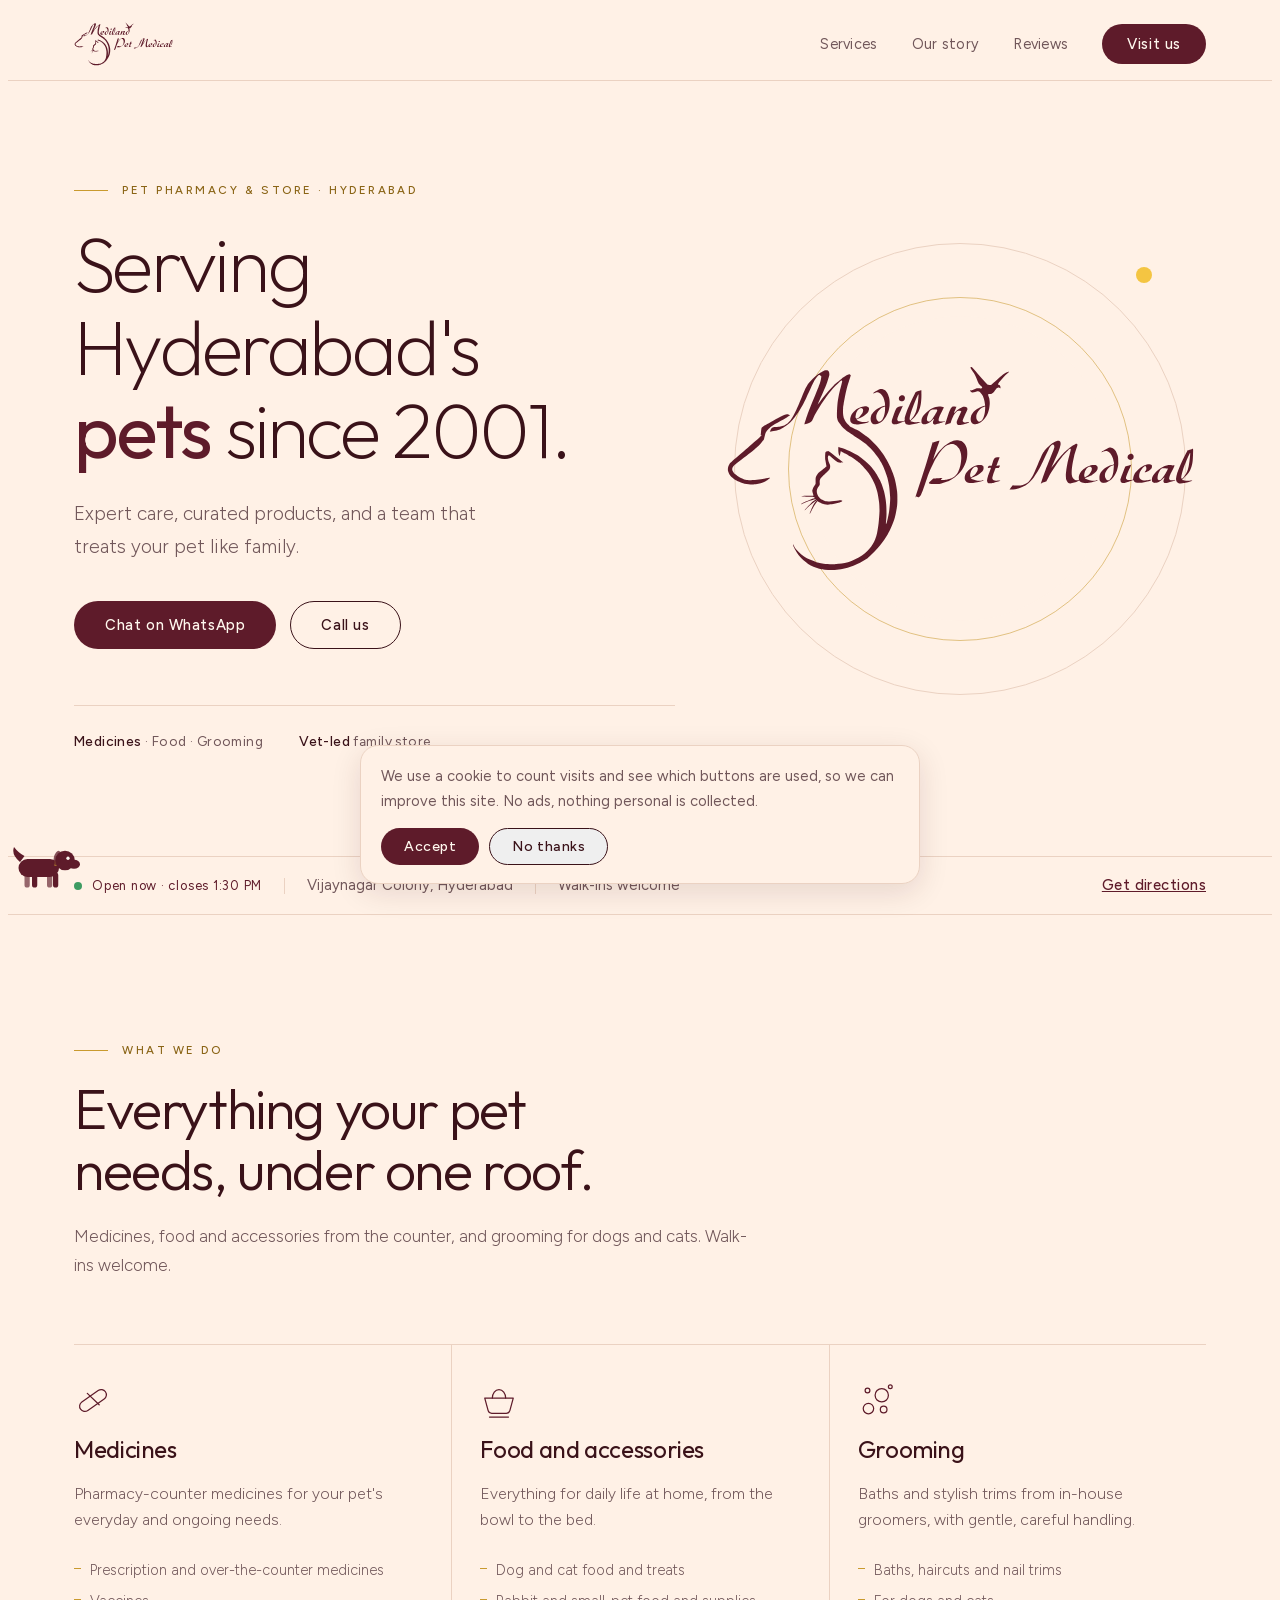
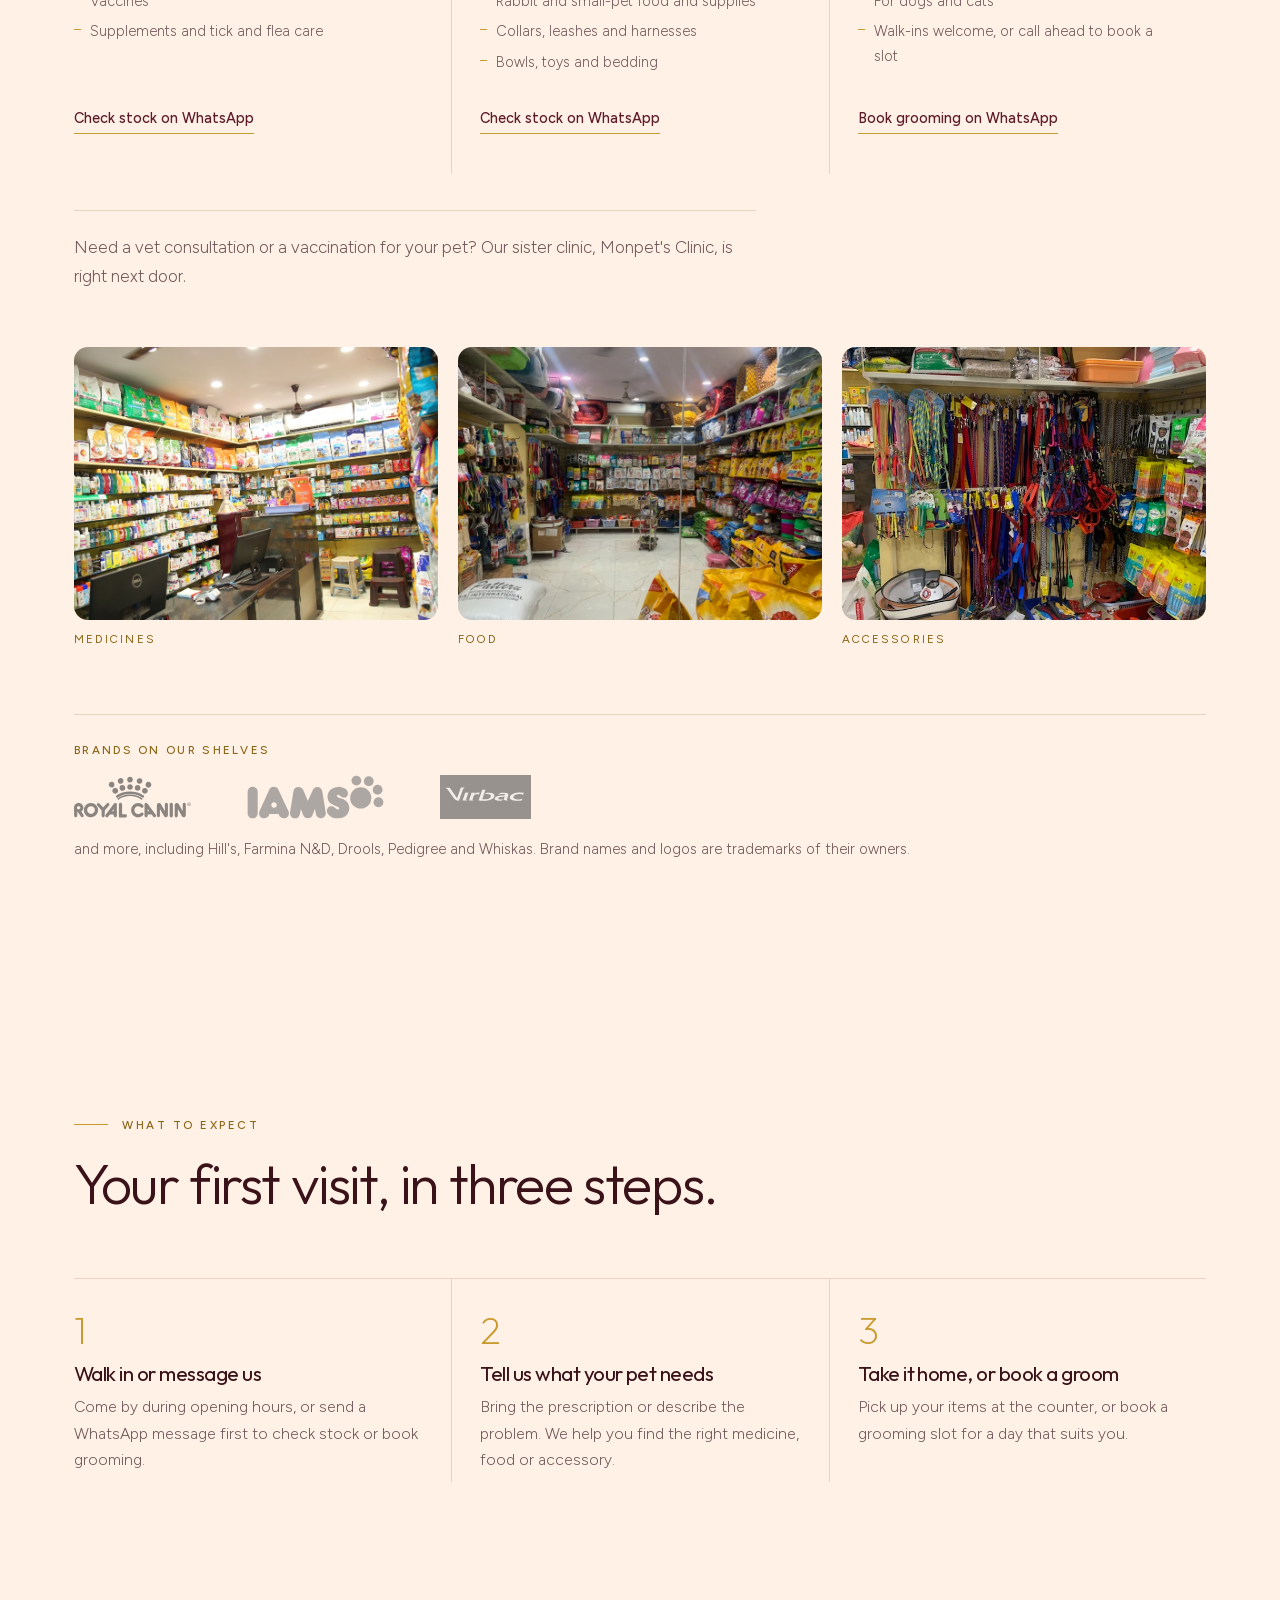
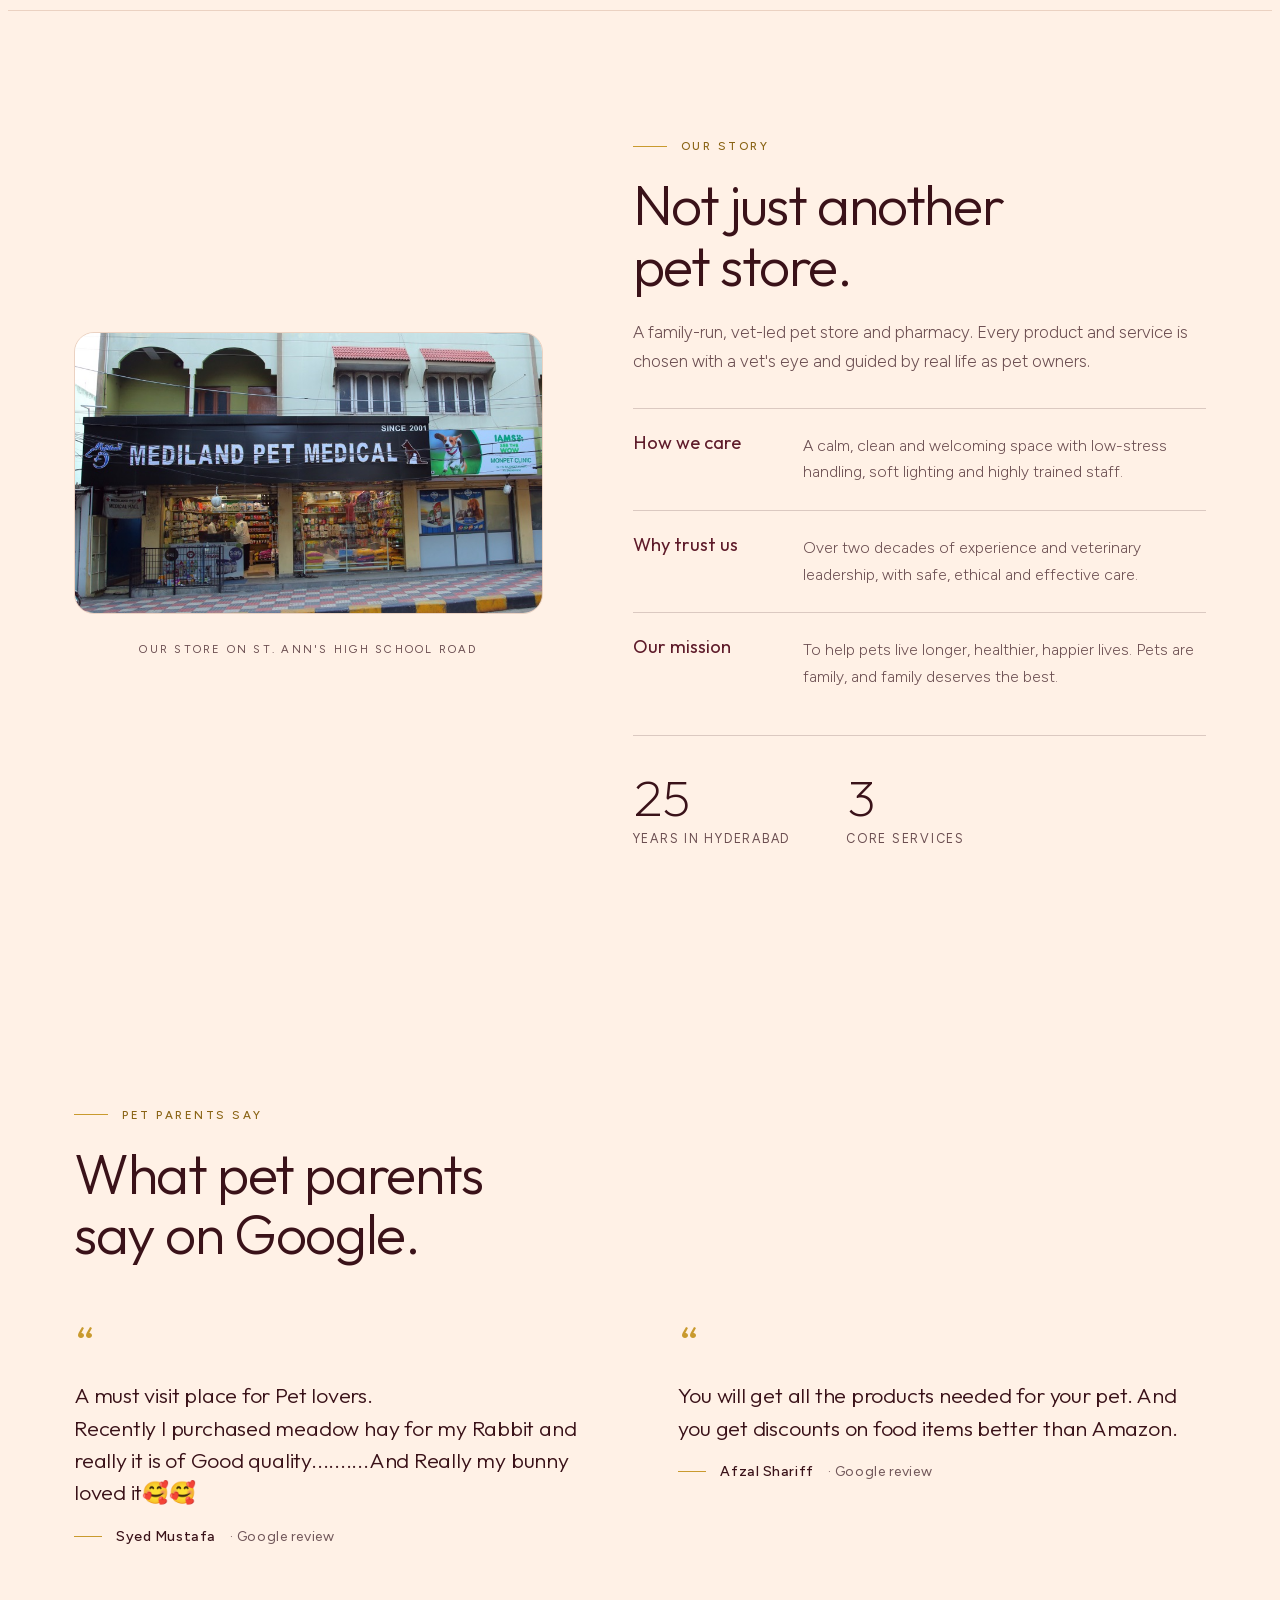
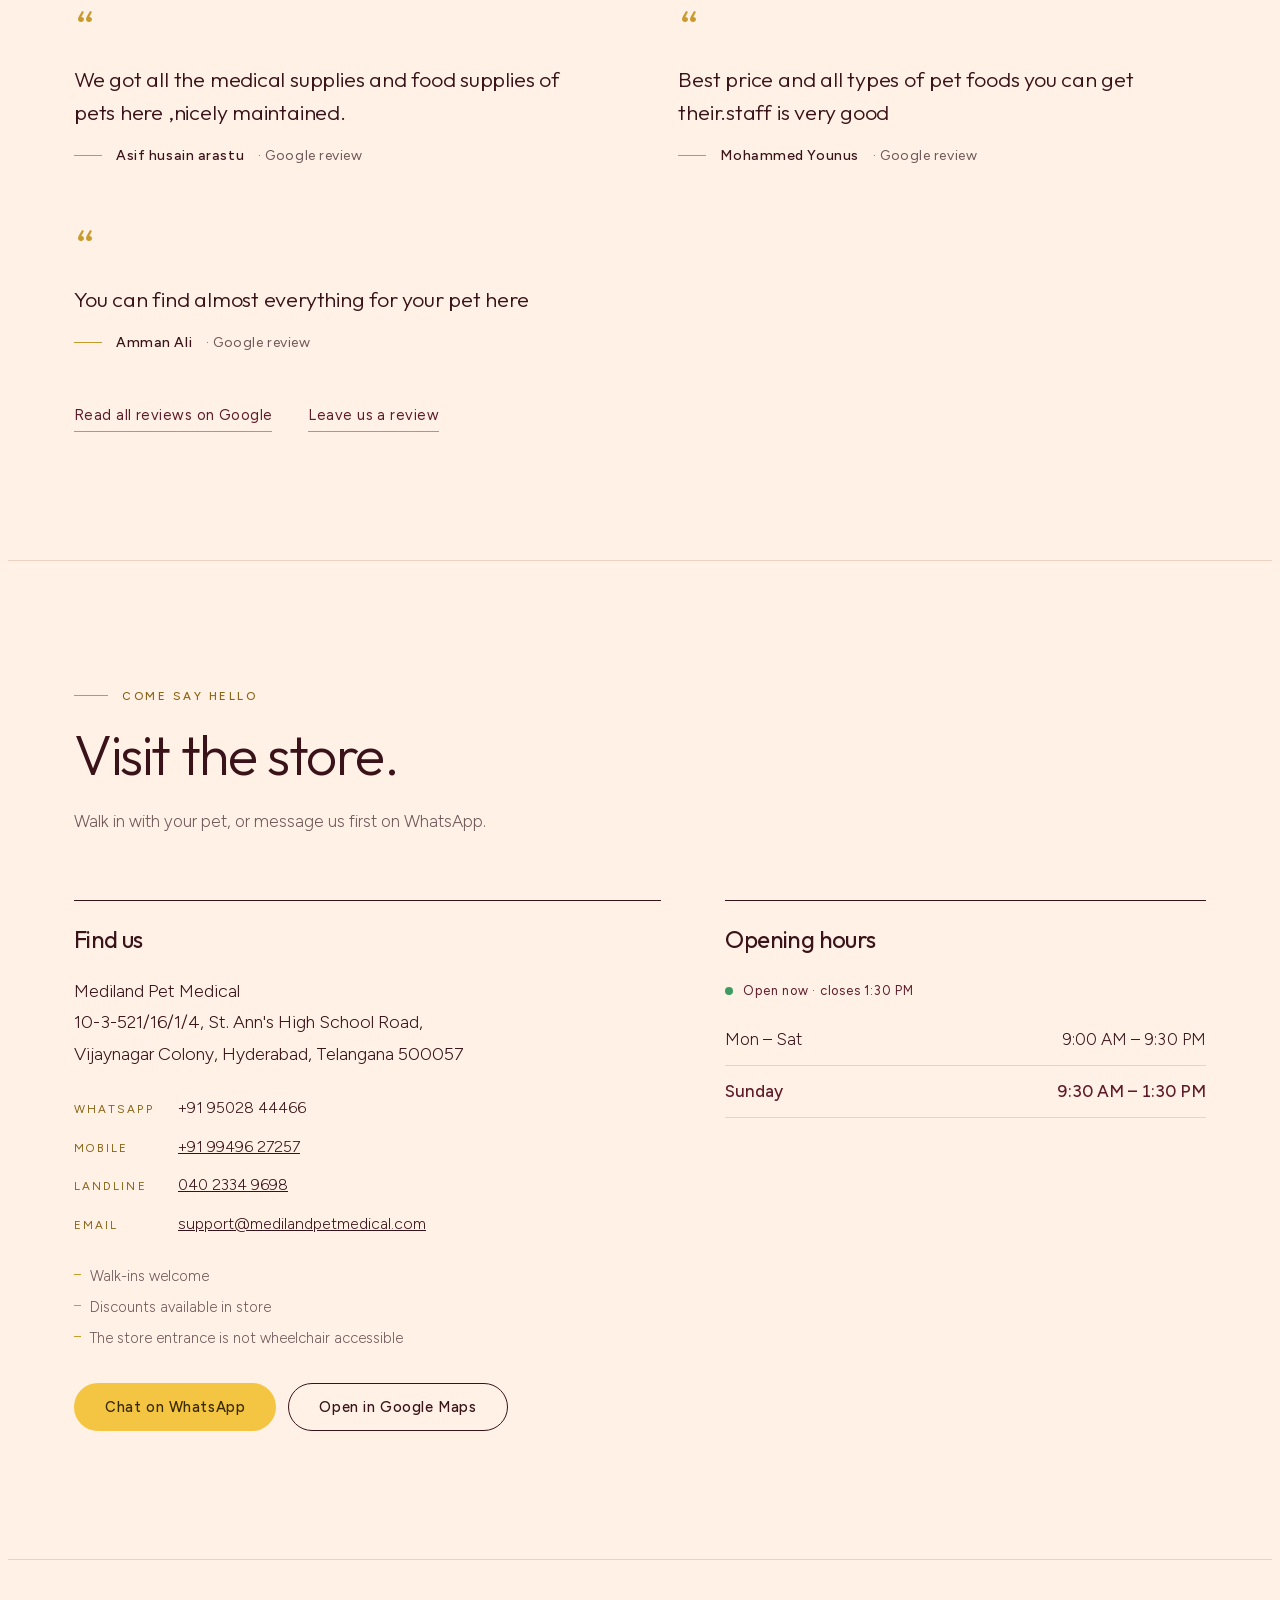
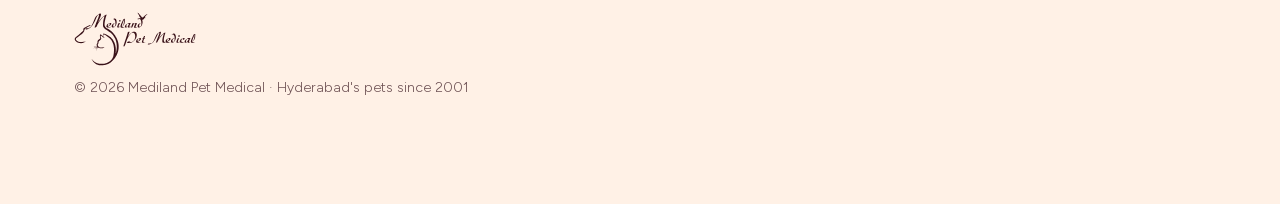
==== index.html @ 10ef97c1 "Publish site 2026-11-10 11:49" ====
<!doctype html>
<html lang="en">
<head>
<meta charset="utf-8">
<meta name="viewport" content="width=device-width,initial-scale=1">
<title>Mediland Pet Medical · Pet pharmacy &amp; store in Hyderabad</title>
<meta name="description" content="Family-run pet pharmacy and store in Vijaynagar Colony, Hyderabad. Medicines, pet food, accessories and grooming since 2001. Message us on WhatsApp.">
<link rel="canonical" href="https://medilandpetmedical.com/">
<meta name="theme-color" content="#FFF1E6">
<meta property="og:type" content="website">
<meta property="og:title" content="Mediland Pet Medical · Serving Hyderabad's pets since 2001">
<meta property="og:description" content="Expert care, curated products, and a team that treats your pet like family. Medicines, food, accessories and grooming in Hyderabad.">
<meta property="og:url" content="https://medilandpetmedical.com/">
<meta property="og:image" content="https://medilandpetmedical.com/og.png">
<meta name="twitter:card" content="summary_large_image">
<link rel="icon" href="favicon.svg" type="image/svg+xml">
<link rel="preload" href="fonts/outfit-latin.woff2" as="font" type="font/woff2" crossorigin>
<link rel="preload" href="fonts/figtree-latin.woff2" as="font" type="font/woff2" crossorigin>
<link rel="stylesheet" href="style.css?v=400c413a">
<script async src="https://www.googletagmanager.com/gtag/js?id=G-LS9PPFHF1Z"></script><script>window.dataLayer=window.dataLayer||[];function gtag(){dataLayer.push(arguments)}gtag("consent","default",{analytics_storage:"denied",ad_storage:"denied",ad_user_data:"denied",ad_personalization:"denied"});gtag("js",new Date());gtag("config","G-LS9PPFHF1Z",{allow_google_signals:false,allow_ad_personalization_signals:false})</script>
<script type="application/ld+json">{"@context": "https://schema.org", "@type": "PetStore", "additionalType": "https://schema.org/Pharmacy", "name": "Mediland Pet Medical", "url": "https://medilandpetmedical.com/", "image": "https://medilandpetmedical.com/og.png", "email": "support@medilandpetmedical.com", "telephone": ["+919949627257", "+914023349698"], "foundingDate": "2001", "address": {"@type": "PostalAddress", "streetAddress": "10-3-521/16/1/4, St. Ann's High School Road", "addressLocality": "Hyderabad", "addressRegion": "Telangana", "postalCode": "500057", "addressCountry": "IN"}, "hasMap": "https://www.google.com/maps/place/Mediland+Pet+Medical/@17.3965964,78.4544517,17z/data=!4m6!3m5!1s0x3bcb976c9d93c9df:0xa3561c15072f9e22", "geo": {"@type": "GeoCoordinates", "latitude": 17.3965964, "longitude": 78.4544517}, "areaServed": "Hyderabad", "openingHoursSpecification": [{"@type": "OpeningHoursSpecification", "dayOfWeek": "Sunday", "opens": "09:30", "closes": "13:30"}, {"@type": "OpeningHoursSpecification", "dayOfWeek": "Monday", "opens": "09:00", "closes": "21:30"}, {"@type": "OpeningHoursSpecification", "dayOfWeek": "Tuesday", "opens": "09:00", "closes": "21:30"}, {"@type": "OpeningHoursSpecification", "dayOfWeek": "Wednesday", "opens": "09:00", "closes": "21:30"}, {"@type": "OpeningHoursSpecification", "dayOfWeek": "Thursday", "opens": "09:00", "closes": "21:30"}, {"@type": "OpeningHoursSpecification", "dayOfWeek": "Friday", "opens": "09:00", "closes": "21:30"}, {"@type": "OpeningHoursSpecification", "dayOfWeek": "Saturday", "opens": "09:00", "closes": "21:30"}], "sameAs": ["https://www.google.com/maps/place/Mediland+Pet+Medical/@17.3965964,78.4544517,17z/data=!4m6!3m5!1s0x3bcb976c9d93c9df:0xa3561c15072f9e22"]}</script>
</head>
<body>
<a class="skip" href="#top">Skip to content</a>
<header class="top">
  <div class="wrap">
    <a class="brand" href="#top" aria-label="Mediland Pet Medical, home"><span class="logo" role="img" aria-label="Mediland Pet Medical"></span></a>
    <nav aria-label="Main">
      <a class="hide-s" href="#services">Services</a>
      <a class="hide-s" href="#story">Our story</a>
      <a class="hide-s" href="#reviews">Reviews</a>
      <a class="btn btn-primary" href="#visit">Visit us</a>
    </nav>
  </div>
</header>

<main id="top">
<div class="hero">
  <div class="wrap">
    <div>
      <span class="eyebrow">Pet pharmacy &amp; store · Hyderabad</span>
      <h1>Serving Hyderabad's <b>pets</b> since 2001.</h1>
      <p class="lede">Expert care, curated products, and a team that treats your pet like family.</p>
      <div class="cta-row">
        <a class="btn btn-wa" href="https://wa.me/919502844466" target="_blank" rel="noopener">Chat on WhatsApp</a>
        <a class="btn btn-line" href="tel:+919949627257">Call us</a>
      </div>
      <div class="hero-facts"><span><b>Medicines</b> · Food · Grooming</span><span><b>Vet-led</b> family store</span></div>
    </div>
    <div class="hero-art" aria-hidden="true">
      <span class="ring"></span><span class="ring r2"></span><span class="disc"></span><span class="sun"></span>
      <span class="logo"></span>
    </div>
  </div>
</div>

<div class="strip" aria-label="Opening hours and location">
  <div class="wrap">
    <div id="openBadge2" class="badge"><i></i><span>Checking hours…</span></div>
    <span class="sep"></span>
    <span>Vijaynagar Colony, Hyderabad</span>
    <span class="sep"></span>
    <span>Walk-ins welcome</span>
    <a class="dir" href="https://www.google.com/maps/search/?api=1&amp;query=Mediland+Pet+Medical+10-3-521%2F16%2F1%2F4%2C+St.+Ann%27s+High+School+Road+Vijaynagar+Colony%2C+Hyderabad%2C+Telangana+500057" target="_blank" rel="noopener">Get directions</a>
  </div>
</div>

<section id="services">
  <div class="wrap">
    <div class="sec-head">
      <span class="eyebrow">What we do</span>
      <h2>Everything your pet needs, under one roof.</h2>
      <p>Medicines, food and accessories from the counter, and grooming for dogs and cats. Walk-ins welcome.</p>
    </div>
    <div class="services">
      <article class="svc">
        <svg viewBox="0 0 40 40" fill="none" stroke="currentColor" stroke-width="1.3" stroke-linecap="round" stroke-linejoin="round" aria-hidden="true"><rect x="4" y="15" width="32" height="11" rx="5.5" transform="rotate(-35 20 20.5)"/><path d="M14 13 l12.5 12"/></svg>
        <h3>Medicines</h3>
        <p>Pharmacy-counter medicines for your pet&#x27;s everyday and ongoing needs.</p>
        <ul class="eg"><li>Prescription and over-the-counter medicines</li><li>Vaccines</li><li>Supplements and tick and flea care</li></ul>
        <a class="svc-cta" href="https://wa.me/919502844466?text=Hi%2C%20can%20you%20check%20if%20you%20have%20this%20in%20stock%3A%20" target="_blank" rel="noopener">Check stock on WhatsApp</a>
      </article>
      <article class="svc">
        <svg viewBox="0 0 40 40" fill="none" stroke="currentColor" stroke-width="1.3" stroke-linecap="round" stroke-linejoin="round" aria-hidden="true"><path d="M5 18h30l-3.5 13a4 4 0 0 1-3.9 3H12.4a4 4 0 0 1-3.9-3z"/><path d="M13 18c0-5 3-9 7-9s7 4 7 9 M10 38h20"/></svg>
        <h3>Food and accessories</h3>
        <p>Everything for daily life at home, from the bowl to the bed.</p>
        <ul class="eg"><li>Dog and cat food and treats</li><li>Rabbit and small-pet food and supplies</li><li>Collars, leashes and harnesses</li><li>Bowls, toys and bedding</li></ul>
        <a class="svc-cta" href="https://wa.me/919502844466?text=Hi%2C%20can%20you%20check%20if%20you%20have%20this%20in%20stock%3A%20" target="_blank" rel="noopener">Check stock on WhatsApp</a>
      </article>
      <article class="svc">
        <svg viewBox="0 0 40 40" fill="none" stroke="currentColor" stroke-width="1.3" stroke-linecap="round" stroke-linejoin="round" aria-hidden="true"><circle cx="11" cy="29" r="5.5"/><circle cx="27" cy="30" r="3.5"/><circle cx="25" cy="15" r="7"/><circle cx="10" cy="10" r="2.5"/><circle cx="34" cy="6" r="2"/></svg>
        <h3>Grooming</h3>
        <p>Baths and stylish trims from in-house groomers, with gentle, careful handling.</p>
        <ul class="eg"><li>Baths, haircuts and nail trims</li><li>For dogs and cats</li><li>Walk-ins welcome, or call ahead to book a slot</li></ul>
        <a class="svc-cta" href="https://wa.me/919502844466?text=Hi%2C%20I%27d%20like%20to%20book%20grooming%20for%20my%20pet." target="_blank" rel="noopener">Book grooming on WhatsApp</a>
      </article>
    </div>
    <p class="clinic-note">Need a vet consultation or a vaccination for your pet? Our sister clinic, Monpet&#x27;s Clinic, is right next door.</p>
    <div class="strip-photos">
      <figure><img src="img/counter-01-1000.jpg" width="1000" height="600" alt="Inside the store: the billing counter surrounded by shelves of pet medicines and supplies." decoding="async"><figcaption>Medicines</figcaption></figure>
      <figure><img src="img/interior-01-800.jpg" width="800" height="600" alt="Store aisle lined with pet food, accessories and supplies." decoding="async"><figcaption>Food</figcaption></figure>
      <figure><img src="img/accessories-01-640.jpg" width="640" height="480" alt="Wall of colourful collars, leashes and harnesses, with treats on the side." decoding="async"><figcaption>Accessories</figcaption></figure>
    </div>
    <div class="brands"><span class="brands-h">Brands on our shelves</span><ul><li><img src="img/brands/royal-canin.svg" alt="Royal Canin" height="44" decoding="async"></li><li><img src="img/brands/iams.svg" alt="IAMS" height="44" decoding="async"></li><li><img src="img/brands/virbac.svg" alt="Virbac" height="44" decoding="async"></li></ul><span class="brands-note">and more, including Hill&#x27;s, Farmina N&amp;D, Drools, Pedigree and Whiskas. Brand names and logos are trademarks of their owners.</span></div>
  </div>
</section>

<section id="visit-steps" class="steps">
  <div class="wrap">
    <div class="sec-head">
      <span class="eyebrow">What to expect</span>
      <h2>Your first visit, in three steps.</h2>
    </div>
    <ol class="step-list">
        <li><h3>Walk in or message us</h3><p>Come by during opening hours, or send a WhatsApp message first to check stock or book grooming.</p></li>
        <li><h3>Tell us what your pet needs</h3><p>Bring the prescription or describe the problem. We help you find the right medicine, food or accessory.</p></li>
        <li><h3>Take it home, or book a groom</h3><p>Pick up your items at the counter, or book a grooming slot for a day that suits you.</p></li>
    </ol>
  </div>
</section>

<section id="story" class="story">
  <div class="wrap story-grid">
    <div class="shop-art">
      <img src="img/storefront-01-800.jpg" srcset="img/storefront-01-800.jpg 800w, img/storefront-01-1600.jpg 1600w" sizes="(max-width: 900px) 92vw, 520px" width="1600" height="960" alt="Mediland Pet Medical shopfront on St. Ann&#x27;s High School Road, with the &#x27;Since 2001&#x27; sign above shelves of pet food." decoding="async">
      <span class="tag">Our store on St. Ann's High School Road</span>
    </div>
    <div>
      <div class="sec-head" style="margin-bottom:32px">
        <span class="eyebrow">Our story</span>
        <h2>Not just another pet store.</h2>
        <p>A family-run, vet-led pet store and pharmacy. Every product and service is chosen with a vet's eye and guided by real life as pet owners.</p>
      </div>
      <div class="pillars">
        <div class="pillar"><h3>How we care</h3><p>A calm, clean and welcoming space with low-stress handling, soft lighting and highly trained staff.</p></div>
        <div class="pillar"><h3>Why trust us</h3><p>Over two decades of experience and veterinary leadership, with safe, ethical and effective care.</p></div>
        <div class="pillar"><h3>Our mission</h3><p>To help pets live longer, healthier, happier lives. Pets are family, and family deserves the best.</p></div>
      </div>
      
      <div class="stats" style="margin-top:20px">
        <div class="stat"><b data-years>25</b><span>Years in Hyderabad</span></div>
        <div class="stat"><b>3</b><span>Core services</span></div>
      </div>
    </div>
  </div>
</section>

<section id="reviews">
  <div class="wrap">
    <div class="sec-head">
      <span class="eyebrow">Pet parents say</span>
      <h2>What pet parents say on Google.</h2>
    </div>
    <div class="reviews">
      <figure class="quote"><span class="mark" aria-hidden="true">“</span>
        <p>A must visit place for Pet lovers.<br>Recently I purchased meadow hay for my Rabbit and really it is of Good quality..........And Really my bunny loved it🥰🥰</p>
        <footer><b>Syed Mustafa</b> · Google review</footer>
      </figure>
      <figure class="quote"><span class="mark" aria-hidden="true">“</span>
        <p>You will get all the products needed for your pet. And you get discounts on food items better than Amazon.</p>
        <footer><b>Afzal Shariff</b> · Google review</footer>
      </figure>
      <figure class="quote"><span class="mark" aria-hidden="true">“</span>
        <p>We got all the medical supplies and food supplies of pets here ,nicely maintained.</p>
        <footer><b>Asif husain arastu</b> · Google review</footer>
      </figure>
      <figure class="quote"><span class="mark" aria-hidden="true">“</span>
        <p>Best price and all types of pet foods you can get their.staff is very good</p>
        <footer><b>Mohammed Younus</b> · Google review</footer>
      </figure>
      <figure class="quote"><span class="mark" aria-hidden="true">“</span>
        <p>You can find almost everything for your pet here</p>
        <footer><b>Amman Ali</b> · Google review</footer>
      </figure>
    </div>
    <p class="more-reviews"><a href="https://www.google.com/maps/place/Mediland+Pet+Medical/@17.3965964,78.4544517,17z/data=!4m6!3m5!1s0x3bcb976c9d93c9df:0xa3561c15072f9e22" target="_blank" rel="noopener">Read all reviews on Google</a><a href="https://g.page/r/CSKeLwcVHFajEAI/review" target="_blank" rel="noopener">Leave us a review</a></p>
  </div>
</section>

<section id="visit" class="visit">
  <div class="wrap">
    <div class="sec-head">
      <span class="eyebrow">Come say hello</span>
      <h2>Visit the store.</h2>
      <p>Walk in with your pet, or message us first on WhatsApp.</p>
    </div>
    <div class="visit-grid">
      <div class="panel">
        <h3>Find us</h3>
        <address class="addr">Mediland Pet Medical<br>10-3-521/16/1/4, St. Ann&#x27;s High School Road,<br>Vijaynagar Colony, Hyderabad, Telangana 500057</address>
        <dl class="contact-list">
          <div><dt>WhatsApp</dt><dd>+91 95028 44466</dd></div>
          <div><dt>Mobile</dt><dd><a href="tel:+919949627257">+91 99496 27257</a></dd></div><div><dt>Landline</dt><dd><a href="tel:+914023349698">040 2334 9698</a></dd></div>
          <div><dt>Email</dt><dd><a href="mailto:support@medilandpetmedical.com">support@medilandpetmedical.com</a></dd></div>
        </dl>
        <ul class="good"><li>Walk-ins welcome</li><li>Discounts available in store</li><li>The store entrance is not wheelchair accessible</li></ul>
        <div class="btns">
          <a class="btn btn-gold" href="https://wa.me/919502844466" target="_blank" rel="noopener">Chat on WhatsApp</a>
          <a class="btn btn-line" href="https://www.google.com/maps/search/?api=1&amp;query=Mediland+Pet+Medical+10-3-521%2F16%2F1%2F4%2C+St.+Ann%27s+High+School+Road+Vijaynagar+Colony%2C+Hyderabad%2C+Telangana+500057" target="_blank" rel="noopener">Open in Google Maps</a>
        </div>
      </div>
      <div class="panel">
        <h3>Opening hours</h3>
        <div id="openBadge" class="badge"><i></i><span>Checking hours…</span></div>
        <ul class="hours" id="hours"><li><span>Mon – Sat</span><span>9:00 AM – 9:30 PM</span></li><li><span>Sunday</span><span>9:30 AM – 1:30 PM</span></li></ul>
      </div>
    </div>
  </div>
</section>
</main>

<footer class="site">
  <div class="wrap">
    <div>
      <span class="logo" role="img" aria-label="Mediland Pet Medical"></span>
      <small>© <span id="yr">2026</span> Mediland Pet Medical · Hyderabad's pets since 2001</small>
    </div>
    
  </div>
</footer>

<div class="mbar" role="navigation" aria-label="Quick contact">
  <a class="act wa" href="https://wa.me/919502844466" target="_blank" rel="noopener">WhatsApp</a>
  <a class="act" href="tel:+919949627257">Call</a>
  <a class="act" href="https://www.google.com/maps/search/?api=1&amp;query=Mediland+Pet+Medical+10-3-521%2F16%2F1%2F4%2C+St.+Ann%27s+High+School+Road+Vijaynagar+Colony%2C+Hyderabad%2C+Telangana+500057" target="_blank" rel="noopener">Directions</a>
</div>

<div id="walker" aria-hidden="true">
  <svg viewBox="0 0 96 64" fill="currentColor">
    <path class="tail" d="M16 24 q-12 -10 -8 -20 q6 8 14 12 z"/>
    <rect class="leg l2" x="22" y="38" width="7" height="20" rx="3.5" opacity=".65"/>
    <rect class="leg l4" x="52" y="38" width="7" height="20" rx="3.5" opacity=".65"/>
    <rect x="14" y="20" width="54" height="24" rx="12"/>
    <rect class="leg l1" x="32" y="38" width="7" height="20" rx="3.5"/>
    <rect class="leg l3" x="60" y="38" width="7" height="20" rx="3.5"/>
    <path d="M62 22 h10 v7 h-10z" fill="#C99A2E"/>
    <circle cx="76" cy="22" r="13"/>
    <ellipse cx="66" cy="19" rx="5" ry="10" transform="rotate(12 66 19)" opacity=".75"/>
    <ellipse cx="88" cy="27" rx="8" ry="6"/>
    <circle cx="80" cy="19" r="2.2" fill="#FBF7F1"/>
  </svg>
</div>

<script type="application/json" id="site-data">{"since": 2001, "timezone": "Asia/Kolkata", "hours": {"_help": "Keys 0=Sunday ... 6=Saturday. [\"open\", \"close\"] in 24h HH:MM, e.g. [\"09:00\", \"21:30\"], or null for 'Call to confirm'.", "0": ["09:30", "13:30"], "1": ["09:00", "21:30"], "2": ["09:00", "21:30"], "3": ["09:00", "21:30"], "4": ["09:00", "21:30"], "5": ["09:00", "21:30"], "6": ["09:00", "21:30"]}, "analytics": "ga4"}</script>
<script src="main.js?v=76bef97c" defer></script>
</body>
</html>
---- style.css ----
/* Mediland Pet Medical: tokens and layout. Edit colours in :root only. */
/* Self-hosted variable fonts (latin subset), downloaded from Google Fonts, SIL Open Font License */
@font-face{font-family:"Outfit";font-style:normal;font-weight:200 500;font-display:swap;src:url(fonts/outfit-latin.woff2) format("woff2")}
@font-face{font-family:"Figtree";font-style:normal;font-weight:300 600;font-display:swap;src:url(fonts/figtree-latin.woff2) format("woff2")}
:root{
  --bg:#FFF1E6; --soft:#FFF1E6; --surface:#FFF1E6; --ink:#3A1219; --muted:#71575A; --line:#EBD2C2;
  --maroon:#5E1B2A; --maroon-ink:#FFF8EE;
  --gold:#C99A2E; --gold-text:#8A6415; --canary:#F4C542;
  --band:#FFF1E6; --band-ink:#3A1219; --band-muted:#6B4E51;
  --font-display:"Outfit","Avenir Next","Helvetica Neue",system-ui,sans-serif;
  --font-body:"Figtree",system-ui,-apple-system,"Segoe UI",sans-serif;
}

*{box-sizing:border-box}
html{scroll-behavior:smooth;scroll-padding-top:80px}
body{background:var(--bg);color:var(--ink);font-family:var(--font-body);font-weight:400;font-size:17px;line-height:1.7;overflow-x:hidden}
@media (hover:hover) and (pointer:fine){
  body{cursor:url("data:image/svg+xml,%3Csvg xmlns='http://www.w3.org/2000/svg' width='30' height='30' viewBox='0 0 32 32'%3E%3Cg fill='%235E1B2A' stroke='%23FFF8EE' stroke-width='1.4'%3E%3Cellipse cx='16' cy='21' rx='8' ry='6.5'/%3E%3Cellipse cx='6.5' cy='13' rx='3' ry='4' transform='rotate(-20 6.5 13)'/%3E%3Cellipse cx='12.5' cy='7.5' rx='3' ry='4.2'/%3E%3Cellipse cx='19.5' cy='7.5' rx='3' ry='4.2'/%3E%3Cellipse cx='25.5' cy='13' rx='3' ry='4' transform='rotate(20 25.5 13)'/%3E%3C/g%3E%3C/svg%3E") 15 15,auto}
  a,button{cursor:pointer}
}
h1,h2,h3{font-family:var(--font-display);font-weight:300;line-height:1.08;letter-spacing:-.025em;text-wrap:balance;margin:0}
p{margin:0}
a{color:inherit}
:focus-visible{outline:2px solid var(--gold);outline-offset:4px;border-radius:4px}
.wrap{width:100%;max-width:1180px;margin-inline:auto;padding-inline:24px}
.eyebrow{font:500 .72rem var(--font-body);letter-spacing:.22em;text-transform:uppercase;color:var(--gold-text);display:flex;align-items:center;gap:14px}
.eyebrow::before{content:"";width:34px;height:1px;background:var(--gold)}
.logo{display:block;background:currentColor;aspect-ratio:979/434;-webkit-mask:url(logo.svg) center/contain no-repeat;mask:url(logo.svg) center/contain no-repeat}
.skip{position:absolute;left:-999px;top:8px;background:var(--maroon);color:var(--maroon-ink);padding:10px 18px;border-radius:99px;z-index:50}
.skip:focus{left:8px}

/* header */
header.top{position:sticky;top:env(safe-area-inset-top,0px);z-index:20;background:color-mix(in srgb,var(--bg) 90%,transparent);
  backdrop-filter:blur(12px);border-bottom:1px solid var(--line)}
header.top .wrap{display:flex;align-items:center;justify-content:space-between;gap:16px;height:72px}
.brand{color:var(--maroon);text-decoration:none;display:flex}
.brand .logo{height:44px}
nav{display:flex;align-items:center;gap:34px;font-size:.9rem;font-weight:400;letter-spacing:.02em}
nav a{text-decoration:none;color:var(--muted);transition:color .2s}
nav a:hover{color:var(--ink)}
.btn{display:inline-flex;align-items:center;justify-content:center;gap:8px;font:500 .92rem var(--font-body);letter-spacing:.04em;
  padding:14px 30px;border-radius:999px;border:1px solid transparent;text-decoration:none;transition:background .25s,color .25s,border-color .25s}
.btn-primary{background:var(--maroon);color:var(--maroon-ink)}
.btn-primary:hover{background:var(--ink);color:var(--bg)}
.btn-line{border-color:var(--ink);color:var(--ink)}
.btn-line:hover{background:var(--ink);color:var(--bg)}
.btn-gold{background:var(--canary);color:#3A2A00}
.btn-gold:hover{filter:brightness(1.06)}
nav .btn{padding:10px 24px}
@media (max-width:760px){nav a.hide-s{display:none}}

/* hero */
.hero{padding-block:clamp(48px,8vw,110px) clamp(56px,8vw,110px);overflow:hidden}
.hero .wrap{display:grid;grid-template-columns:1.1fr .9fr;align-items:center;gap:40px}
.hero h1{font-size:clamp(2.6rem,6vw,4.9rem);font-weight:200;margin-block:26px 26px;letter-spacing:-.035em}
.hero h1 b{font-weight:400;color:var(--maroon)}
.hero p.lede{font-size:clamp(1.02rem,1.6vw,1.2rem);font-weight:300;color:var(--muted);max-width:36ch}
.cta-row{display:flex;flex-wrap:wrap;gap:14px;margin-top:38px}
.hero-art{position:relative;min-width:0;display:grid;place-items:center;aspect-ratio:1/1;max-width:520px;margin-inline:auto;width:100%}
.hero-art .ring{position:absolute;inset:4%;border:1px solid var(--line);border-radius:50%}
.hero-art .ring.r2{inset:15%;border-color:var(--gold);opacity:.55}
.hero-art .disc{position:absolute;width:62%;aspect-ratio:1;border-radius:50%;background:var(--soft)}
.hero-art .logo{position:relative;width:96%;color:var(--maroon)}
.hero-art .sun{position:absolute;top:9%;right:11%;width:16px;height:16px;border-radius:50%;background:var(--canary)}
.hero-facts{display:flex;flex-wrap:wrap;gap:8px 36px;margin-top:56px;padding-top:24px;border-top:1px solid var(--line);font-size:.86rem;color:var(--muted);letter-spacing:.03em}
.hero-facts b{font-weight:500;color:var(--ink)}
@media (max-width:860px){.hero .wrap{grid-template-columns:1fr}.hero-art{max-width:230px;order:-1}}

section{padding-block:clamp(72px,10vw,132px)}
.sec-head{display:grid;gap:22px;max-width:680px;margin-bottom:64px}
.sec-head h2{font-size:clamp(2.1rem,4.6vw,3.5rem)}
.sec-head p{color:var(--muted);font-weight:300;font-size:1.06rem}

/* services */
.services{display:grid;grid-template-columns:repeat(4,1fr);border-top:1px solid var(--line)}
.svc{padding:36px 28px 40px 0;display:flex;flex-direction:column;gap:18px;min-width:0;position:relative}
.svc + .svc{padding-left:28px;border-left:1px solid var(--line)}
.svc::before{content:"";position:absolute;left:0;top:-1px;height:1px;width:0;background:var(--gold);transition:width .5s}
.svc + .svc::before{left:0}
.svc:hover::before{width:100%}
.svc svg{width:38px;height:38px;color:var(--maroon)}
.svc h3{font-size:1.5rem;font-weight:400;letter-spacing:-.015em}
.svc p{color:var(--muted);font-weight:300;font-size:.98rem}
@media (max-width:980px){
  .services{grid-template-columns:repeat(2,1fr)}
  .svc,.svc + .svc{padding:32px 24px 36px 0;border-left:0;border-bottom:1px solid var(--line)}
  .svc:nth-child(even){padding-left:24px;border-left:1px solid var(--line)}
}
@media (max-width:520px){
  .services{grid-template-columns:1fr}
  .svc,.svc + .svc,.svc:nth-child(even){padding:28px 0;border-left:0}
}

/* story */
.story{background:var(--band);color:var(--band-ink)}
.story .eyebrow{color:var(--gold-text)}
.story .eyebrow::before{background:var(--gold)}
.story .sec-head p{color:var(--band-muted)}
.story-grid{display:grid;grid-template-columns:.9fr 1.1fr;gap:clamp(36px,7vw,96px);align-items:center}
.shop-art{position:relative;min-width:0;border:1px solid color-mix(in srgb,var(--band-ink) 20%,transparent);border-radius:220px 220px 20px 20px;padding:44px 28px 28px}
.shop-art svg{width:100%;height:auto;display:block}
.shop-art .tag{display:block;text-align:center;margin-top:16px;font-size:.7rem;letter-spacing:.2em;text-transform:uppercase;color:var(--band-muted)}
.pillars{display:grid;gap:0}
.pillar{padding:24px 0;border-top:1px solid color-mix(in srgb,var(--band-ink) 18%,transparent);display:grid;grid-template-columns:150px 1fr;gap:20px}
.pillar h3{font-size:1.15rem;font-weight:400;color:var(--maroon);letter-spacing:0}
.pillar p{color:var(--band-muted);font-weight:300;font-size:.98rem}
.stats{display:flex;flex-wrap:wrap;gap:20px 56px;padding-top:36px;border-top:1px solid color-mix(in srgb,var(--band-ink) 18%,transparent)}
.stat b{display:block;font:200 3.2rem/1 var(--font-display);letter-spacing:-.03em;font-variant-numeric:tabular-nums}
.stat span{font-size:.78rem;letter-spacing:.14em;text-transform:uppercase;color:var(--band-muted)}
@media (max-width:900px){.story-grid{grid-template-columns:1fr}.shop-art{max-width:420px;margin-inline:auto;width:100%}}
@media (max-width:520px){.pillar{grid-template-columns:1fr;gap:6px}}

/* reviews */
.reviews{display:grid;grid-template-columns:repeat(2,1fr);gap:clamp(28px,6vw,80px)}
.quote{margin:0;display:flex;flex-direction:column;gap:26px;min-width:0}
.quote .mark{font:200 5rem/.6 var(--font-display);color:var(--gold)}
.quote p{font:300 clamp(1.25rem,2.2vw,1.6rem)/1.5 var(--font-display);letter-spacing:-.01em}
.quote footer{display:flex;align-items:center;gap:14px;font-size:.88rem;letter-spacing:.04em;color:var(--muted)}
.quote footer::before{content:"";width:28px;height:1px;background:var(--gold)}
.quote footer b{font-weight:500;color:var(--ink)}
@media (max-width:760px){.reviews{grid-template-columns:1fr;gap:56px}}

/* visit */
.visit{background:var(--soft)}
.visit-grid{display:grid;grid-template-columns:1.1fr .9fr;gap:clamp(28px,5vw,72px)}
.panel{min-width:0;border-top:1px solid var(--ink);padding-top:26px}
.panel h3{font-size:1.5rem;font-weight:400;margin-bottom:22px}
.addr{font-style:normal;font-weight:300;font-size:1.12rem;line-height:1.75}
.contact-list{display:grid;gap:12px;margin:26px 0 0;font-size:.98rem}
.contact-list div{display:flex;gap:14px;flex-wrap:wrap;align-items:baseline}
.contact-list dt{font-size:.72rem;letter-spacing:.18em;text-transform:uppercase;color:var(--gold-text);min-width:90px}
.contact-list dd{margin:0;min-width:0;overflow-wrap:anywhere;font-weight:300}
.ph{font-size:.66rem;font-weight:600;letter-spacing:.1em;text-transform:uppercase;background:var(--canary);color:#3A2A00;border-radius:99px;padding:2px 10px;margin-left:8px}
.btns{display:flex;flex-wrap:wrap;gap:12px;margin-top:32px}
.hours{list-style:none;margin:0;padding:0}
.hours li{display:flex;justify-content:space-between;gap:12px;padding:11px 0;border-bottom:1px solid var(--line);font-weight:300;font-variant-numeric:tabular-nums}
.hours li.today{font-weight:500;color:var(--maroon)}
.badge{display:inline-flex;align-items:center;gap:10px;font-size:.8rem;letter-spacing:.06em;color:var(--maroon);margin-bottom:12px}
.badge i{width:8px;height:8px;border-radius:50%;background:var(--gold)}
.badge.open i{background:#3E9B62;animation:pulse 2s infinite}
@keyframes pulse{50%{opacity:.3}}
@media (max-width:820px){.visit-grid{grid-template-columns:1fr}}

footer.site{background:var(--band);color:var(--band-ink);padding-block:52px 96px}
footer.site .wrap{display:flex;flex-wrap:wrap;gap:28px 48px;justify-content:space-between;align-items:center}
footer.site .logo{height:54px;color:var(--band-ink)}
footer.site small{display:block;margin-top:10px;color:var(--band-muted);font-weight:300}
.social{display:flex;gap:26px;flex-wrap:wrap;font-size:.86rem;letter-spacing:.08em;text-transform:uppercase}
.social a{text-decoration:none;color:var(--band-ink);padding-bottom:3px;border-bottom:1px solid var(--gold)}

/* walking dog + paw trail */
#walker{display:none;position:fixed;left:0;bottom:calc(8px + env(safe-area-inset-bottom,0px));width:72px;z-index:15;pointer-events:none;will-change:transform;color:var(--maroon)}
#walker svg{width:100%;height:auto;display:block;overflow:visible}
#walker .leg{transform-box:fill-box;transform-origin:50% 8%}
#walker.walking .l1,#walker.walking .l4{animation:step .32s ease-in-out infinite alternate}
#walker.walking .l2,#walker.walking .l3{animation:step .32s ease-in-out infinite alternate-reverse}
#walker .tail{transform-box:fill-box;transform-origin:90% 90%}
#walker.walking .tail{animation:wag .25s ease-in-out infinite alternate}
#walker.walking svg{animation:bob .32s ease-in-out infinite alternate}
@keyframes step{from{transform:rotate(-24deg)}to{transform:rotate(24deg)}}
@keyframes wag{from{transform:rotate(-12deg)}to{transform:rotate(16deg)}}
@keyframes bob{from{transform:translateY(0)}to{transform:translateY(-3px)}}
.trail{position:fixed;width:20px;height:20px;pointer-events:none;z-index:30;opacity:0;
  background:url("data:image/svg+xml,%3Csvg xmlns='http://www.w3.org/2000/svg' viewBox='0 0 32 32'%3E%3Cg fill='%23C99A2E'%3E%3Cellipse cx='16' cy='21' rx='8' ry='6.5'/%3E%3Cellipse cx='6.5' cy='13' rx='3' ry='4' transform='rotate(-20 6.5 13)'/%3E%3Cellipse cx='12.5' cy='7.5' rx='3' ry='4.2'/%3E%3Cellipse cx='19.5' cy='7.5' rx='3' ry='4.2'/%3E%3Cellipse cx='25.5' cy='13' rx='3' ry='4' transform='rotate(20 25.5 13)'/%3E%3C/g%3E%3C/svg%3E") center/contain no-repeat;
  animation:fade 1.1s ease-out forwards}
@keyframes fade{0%{opacity:.6;transform:scale(.7) rotate(var(--r))}20%{opacity:.55;transform:scale(1) rotate(var(--r))}100%{opacity:0;transform:scale(1) rotate(var(--r))}}
@media (prefers-reduced-motion:reduce){
  *,*::before,*::after{animation:none!important;transition:none!important;scroll-behavior:auto!important}
  .trail{display:none}
}
@media (hover:hover) and (pointer:fine) and (prefers-reduced-motion:no-preference){#walker{display:block}}

/* single cream surface: sections divide with hairlines, not colour fills */
.story,.visit{border-top:1px solid var(--line)}
footer.site{border-top:1px solid var(--line)}

/* WhatsApp-first action, practical strip, steps, sticky mobile bar */
.btn-wa{background:var(--maroon);color:var(--maroon-ink)}
.btn-wa:hover{background:var(--ink);color:var(--bg)}
.strip{border-block:1px solid var(--line)}
.strip .wrap{display:flex;flex-wrap:wrap;align-items:center;gap:10px 22px;padding-block:16px;font-size:.92rem;color:var(--muted)}
.strip .badge{margin:0}
.strip .sep{width:1px;height:16px;background:var(--line)}
.strip .dir{margin-left:auto;color:var(--maroon);font-weight:500;letter-spacing:.03em}
@media(max-width:700px){.strip .sep{display:none}.strip .dir{margin-left:0}}
.svc .eg{list-style:none;margin:6px 0 0;padding:0;display:grid;gap:6px;font-size:.9rem;color:var(--muted);font-weight:300}
.svc .eg li{padding-left:16px;position:relative}
.svc .eg li::before{content:"";position:absolute;left:0;top:.72em;width:7px;height:1px;background:var(--gold)}
.services{grid-template-columns:repeat(3,1fr)}
@media(max-width:980px){.services{grid-template-columns:1fr}.svc:nth-child(even){padding-left:0;border-left:0}}
.step-list{list-style:none;margin:0;padding:0;display:grid;grid-template-columns:repeat(3,1fr);border-top:1px solid var(--line)}
.step-list li{padding:32px 28px 8px 0;display:grid;gap:10px;align-content:start;counter-increment:s;min-width:0}
.step-list li + li{padding-left:28px;border-left:1px solid var(--line)}
.step-list h3{font-size:1.3rem;font-weight:400}
.step-list h3::before{content:counter(s);display:block;font:200 2.4rem/1 var(--font-display);color:var(--gold);margin-bottom:12px}
.step-list p{color:var(--muted);font-weight:300;font-size:.98rem}
@media(max-width:820px){.step-list{grid-template-columns:1fr}.step-list li,.step-list li + li{padding:26px 0;border-left:0;border-bottom:1px solid var(--line)}}
.mbar{display:none}
@media(max-width:760px){
  .mbar{position:fixed;inset:auto 0 0 0;z-index:25;display:flex;gap:8px;padding:10px 12px calc(10px + env(safe-area-inset-bottom,0px));background:color-mix(in srgb,var(--bg) 94%,transparent);backdrop-filter:blur(12px);border-top:1px solid var(--line)}
  .mbar .act{flex:1;text-align:center;text-decoration:none;font:500 .9rem var(--font-body);padding:13px 8px;border-radius:999px;border:1px solid var(--ink);color:var(--ink)}
  .mbar .act.wa{background:var(--maroon);border-color:var(--maroon);color:var(--maroon-ink);flex:1.5}
  footer.site{padding-bottom:110px}
}

.clinic-note{margin-top:36px;padding-top:22px;border-top:1px solid var(--line);color:var(--muted);font-weight:300;max-width:62ch}
.good{list-style:none;margin:26px 0 0;padding:0;display:grid;gap:6px;font-size:.92rem;color:var(--muted);font-weight:300}
.good li{padding-left:16px;position:relative}
.good li::before{content:"";position:absolute;left:0;top:.72em;width:7px;height:1px;background:var(--gold)}

.reviews{gap:clamp(36px,5vw,64px) clamp(28px,6vw,80px)}
.quote p{font-size:clamp(1.1rem,1.8vw,1.35rem)}
.quote .mark{font-size:3.6rem}
.quote{gap:16px}
.reviews .quote:last-child:nth-child(odd){grid-column:1/-1;max-width:640px}
.more-reviews{margin-top:48px;font-size:.92rem;letter-spacing:.03em}
.more-reviews a{color:var(--maroon);border-bottom:1px solid var(--gold);text-decoration:none;padding-bottom:3px}

/* photos */
.shop-art{border-radius:20px;padding:0;overflow:visible;border:0;position:relative}
.shop-art img{width:100%;height:auto;display:block;border-radius:20px;border:1px solid var(--line)}
.shop-art::before{content:"";position:absolute;inset:14px -14px -14px 14px;border:1px solid var(--gold);border-radius:20px;z-index:-1;opacity:.6}
.shop-art .tag{margin-top:26px}
.strip-photos{display:grid;grid-template-columns:repeat(3,1fr);gap:20px;margin-top:56px}
.strip-photos figure{margin:0;min-width:0}
.strip-photos img{width:100%;height:auto;aspect-ratio:4/3;object-fit:cover;border-radius:14px;display:block}
.strip-photos figcaption{margin-top:10px;font-size:.72rem;letter-spacing:.18em;text-transform:uppercase;color:var(--gold-text)}
@media(max-width:700px){.strip-photos{grid-template-columns:1fr;gap:28px}}

/* our pets */
.pets-grid{display:grid;grid-template-columns:repeat(4,1fr);gap:36px 28px}
.pet{min-width:0;display:grid;gap:6px;align-content:start}
.pet-img{aspect-ratio:1;border-radius:50% 50% 16px 16px;overflow:hidden;background:var(--soft);border:1px solid var(--line);display:grid;place-items:center;color:var(--gold);margin-bottom:10px}
.pet-img img{width:100%;height:100%;object-fit:cover;display:block}
.pet-ph{width:34%;display:block;opacity:.8}
.pet h3{font-size:1.35rem;font-weight:400}
.pet-meta{font-size:.72rem;letter-spacing:.16em;text-transform:uppercase;color:var(--gold-text)}
.pet p{color:var(--muted);font-weight:300;font-size:.96rem;margin-top:6px}
.memorial{margin-top:72px;padding-top:36px;border-top:1px solid var(--line);display:grid;grid-template-columns:minmax(0,1fr) minmax(0,2fr);gap:32px 56px;align-items:start}
.mem-head h3{font-size:1.5rem;font-weight:300}
.mem-head p{color:var(--muted);font-weight:300;margin-top:10px}
.mem-grid{grid-template-columns:repeat(2,1fr)}
.pet.mem .pet-img{aspect-ratio:4/3;border-radius:16px;filter:grayscale(.35)}
@media(max-width:980px){.pets-grid{grid-template-columns:repeat(2,1fr)}.memorial{grid-template-columns:1fr}}
@media(max-width:520px){.pets-grid,.mem-grid{grid-template-columns:1fr}}

.pets-page{padding-top:clamp(48px,8vw,96px)}
.pets-page h1{font-size:clamp(2.4rem,6vw,4rem);font-weight:200;color:var(--maroon)}
.pets-page .back{margin-top:72px}
.more-link{margin-top:28px;font-size:.95rem}
.more-link a{color:var(--maroon);border-bottom:1px solid var(--gold);text-decoration:none;padding-bottom:3px}

.svc-cta{margin-top:auto;padding-top:14px;font-size:.9rem;font-weight:500;color:var(--maroon);text-decoration:none;border-bottom:1px solid var(--gold);align-self:start;padding-bottom:3px}
.svc-cta:hover{color:var(--ink)}
.shop-art img,.strip-photos img{background:var(--soft)}

/* hero photo card (framed, not full-bleed) */
.hero-photo{position:relative;min-width:0;margin-inline:auto;width:100%;max-width:540px}
.hero-photo::before{content:"";position:absolute;inset:16px -16px -16px 16px;border:1px solid var(--gold);border-radius:22px;opacity:.6}
.hero-photo img{position:relative;width:100%;height:auto;aspect-ratio:5/4;object-fit:cover;object-position:50% 40%;display:block;border-radius:22px;border:1px solid var(--line);background:var(--soft)}
.hero-photo .badge-logo{position:absolute;left:-14px;bottom:-22px;background:var(--bg);border-radius:16px;padding:12px 18px;border:1px solid var(--line)}
.hero-photo .logo{width:150px;color:var(--maroon)}
@media (max-width:860px){.hero-photo{order:-1;max-width:none}.hero-photo img{aspect-ratio:16/10}.hero-photo .badge-logo{left:12px;bottom:-18px}.hero-photo .logo{width:120px}.hero-photo::before{inset:12px -8px -12px 8px}}
/* brands as clean text wordmarks */
.brands{margin-top:64px;padding-top:28px;border-top:1px solid var(--line);display:grid;gap:18px}
.brands-h{font:500 .72rem var(--font-body);letter-spacing:.2em;text-transform:uppercase;color:var(--gold-text)}
.brands ul{list-style:none;margin:0;padding:0;display:flex;flex-wrap:wrap;gap:14px 40px}
.brands li{font:300 clamp(1.15rem,2.2vw,1.55rem) var(--font-display);letter-spacing:.14em;text-transform:uppercase;color:var(--ink);white-space:nowrap}
.brands-note{color:var(--muted);font-weight:300;font-size:.92rem}
.more-reviews{display:flex;flex-wrap:wrap;gap:12px 36px}

/* brand logos: official files, shown in one quiet grey */
.brands ul{align-items:center;gap:22px 56px}
.brands li{display:flex;align-items:center}
.brands li img{height:44px;width:auto;max-width:150px;object-fit:contain;filter:grayscale(1) contrast(.85);opacity:.6;transition:opacity .25s}
.brands li img:hover{opacity:.9}

/* pet photos fill the card and crop to the chosen focus point */
.pet-img{position:relative}
.pet-img img{position:absolute;inset:0;width:100%;height:100%;object-fit:cover}

/* Remembered cards: square-ish so portrait photos keep the whole head and shoulders */
.pet.mem .pet-img{aspect-ratio:1/1}

/* cookie notice */
.cookie{position:fixed;left:16px;right:16px;bottom:16px;z-index:40;max-width:560px;margin-inline:auto;background:var(--surface);border:1px solid var(--line);border-radius:18px;padding:18px 20px;display:grid;gap:14px;box-shadow:0 8px 30px rgba(58,18,25,.12);font-size:.92rem;color:var(--muted)}
.cookie p{margin:0}
.cookie div{display:flex;gap:10px;flex-wrap:wrap}
.cookie .btn{padding:9px 22px;font-size:.88rem}
@media(max-width:760px){.cookie{bottom:78px}}
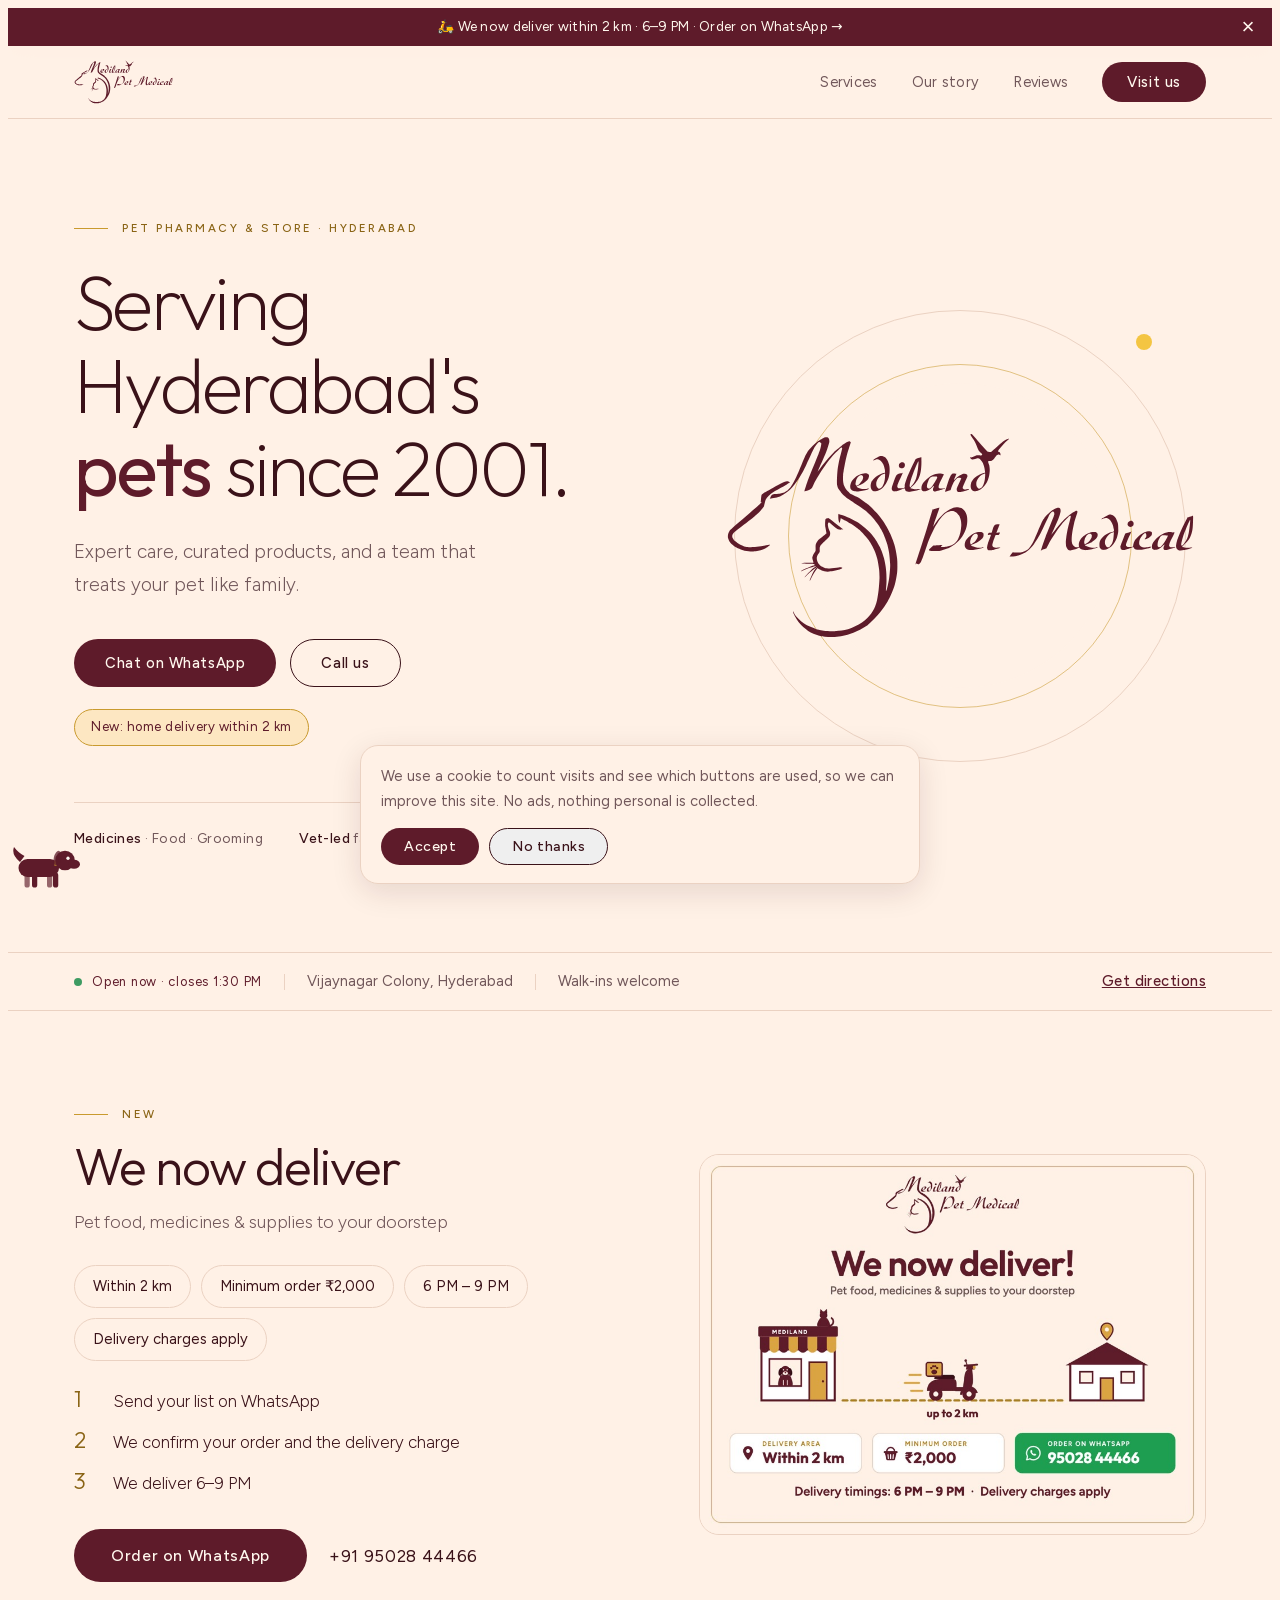
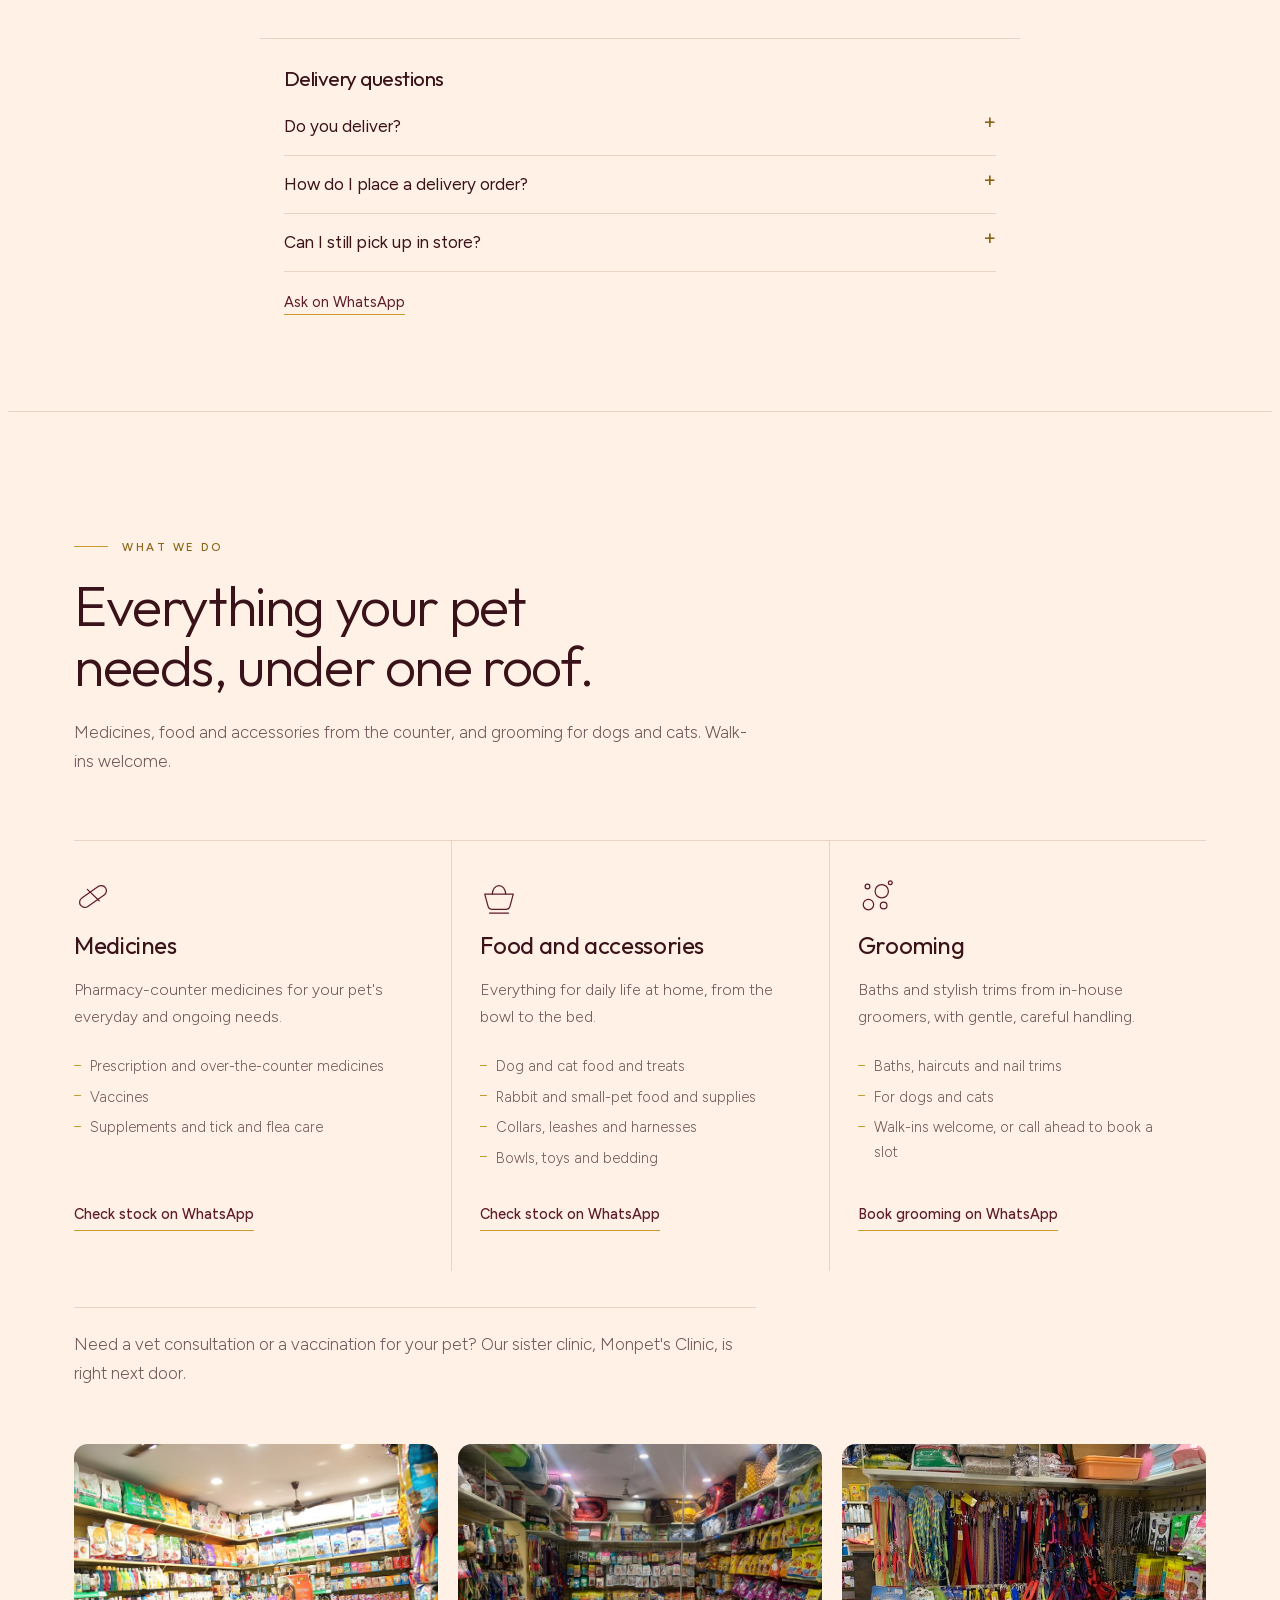
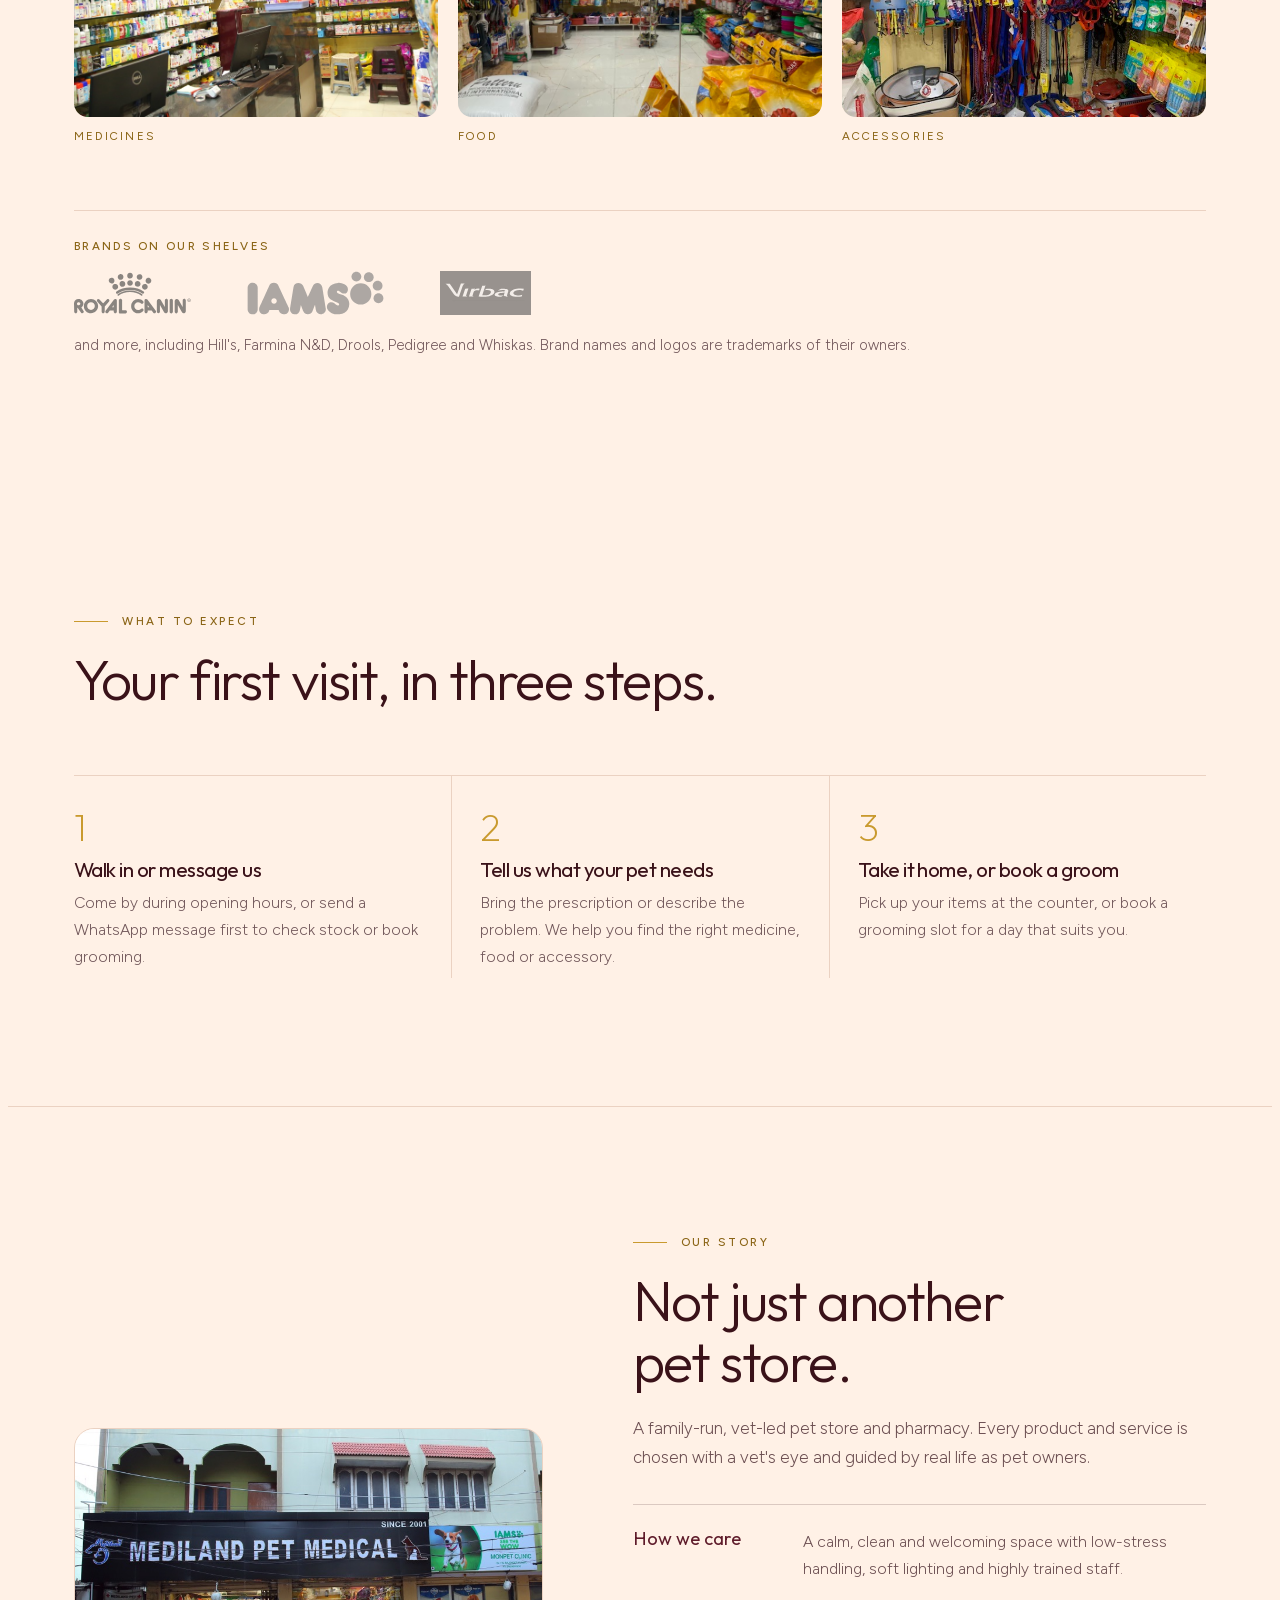
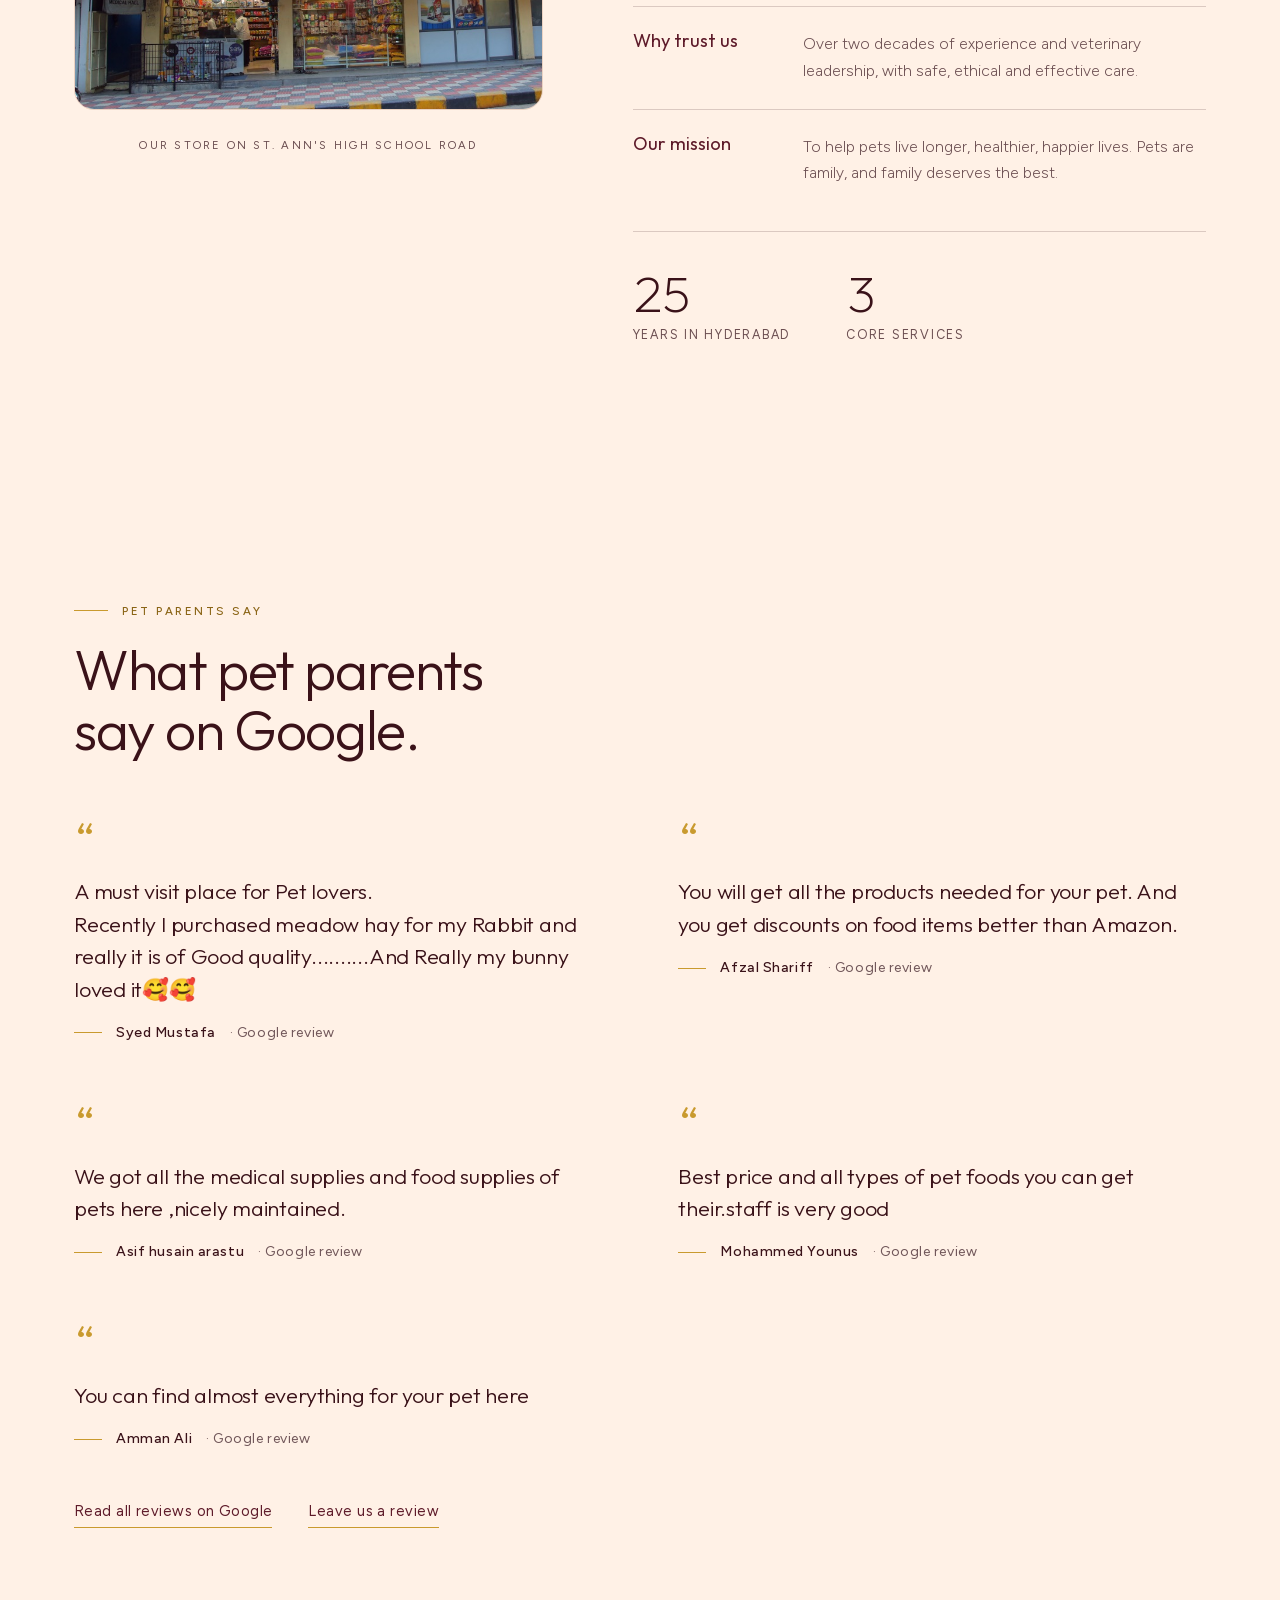
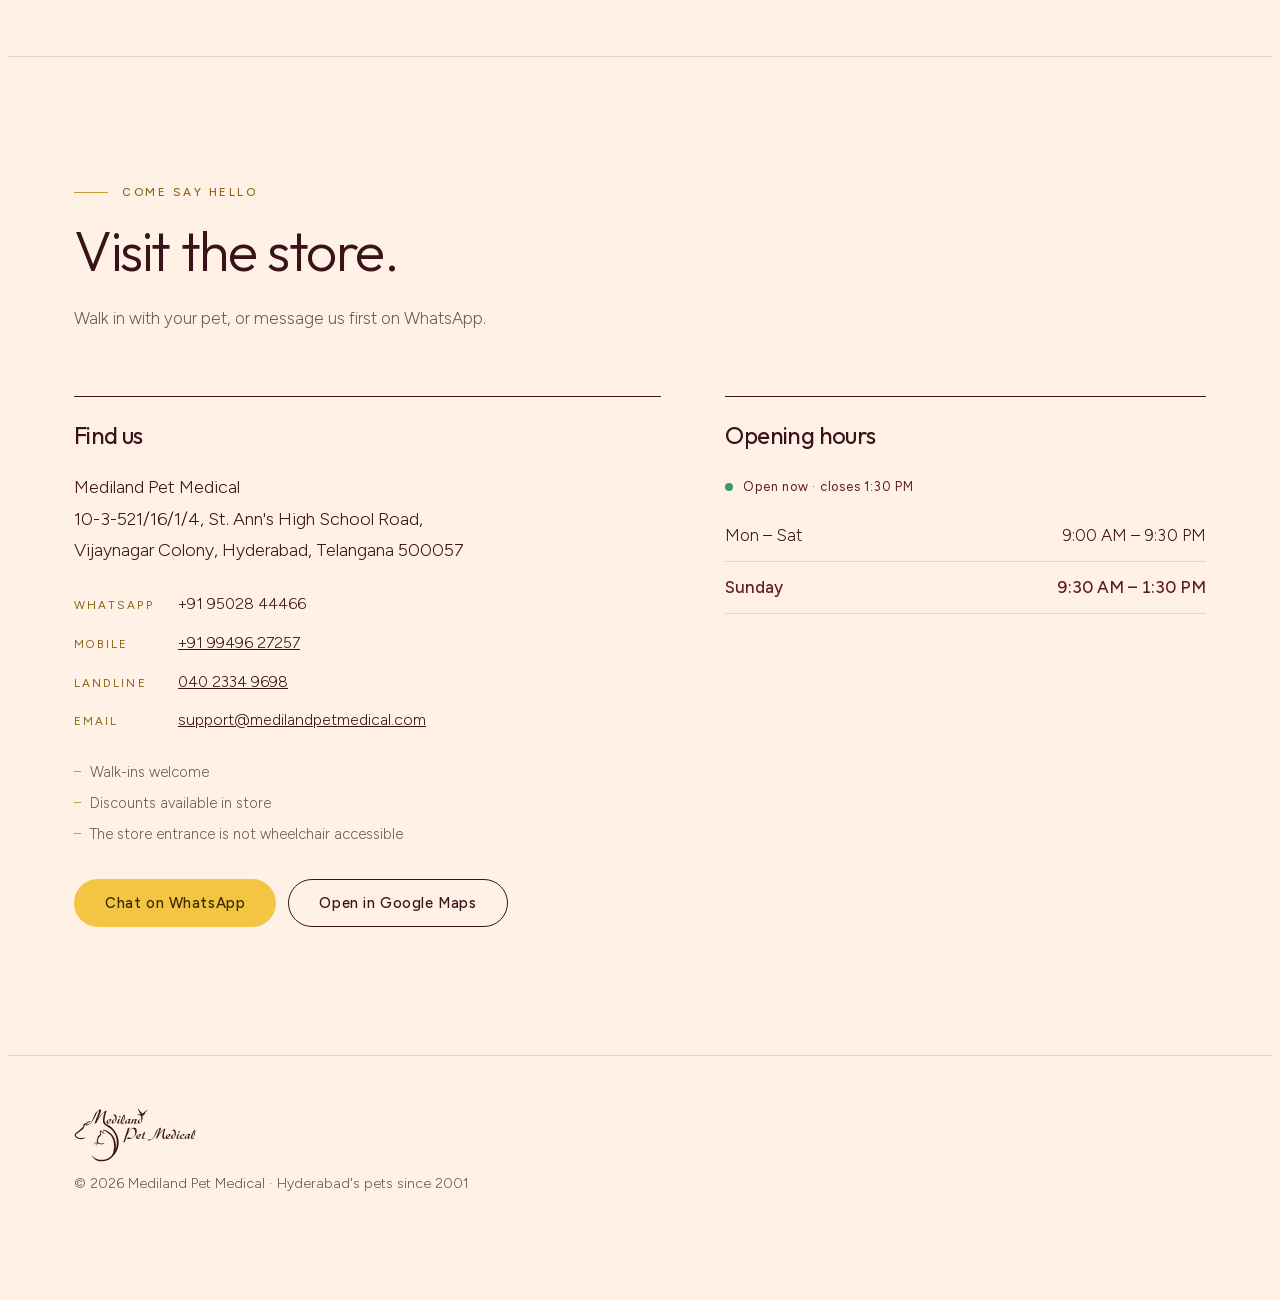
==== commit 167e47bc: "Publish site 2026-11-24 10:42" ====
--- a/index.html
+++ b/index.html
@@ -16,12 +16,14 @@
 <link rel="icon" href="favicon.svg" type="image/svg+xml">
 <link rel="preload" href="fonts/outfit-latin.woff2" as="font" type="font/woff2" crossorigin>
 <link rel="preload" href="fonts/figtree-latin.woff2" as="font" type="font/woff2" crossorigin>
-<link rel="stylesheet" href="style.css?v=400c413a">
+<link rel="stylesheet" href="style.css?v=4844ee4b">
 <script async src="https://www.googletagmanager.com/gtag/js?id=G-LS9PPFHF1Z"></script><script>window.dataLayer=window.dataLayer||[];function gtag(){dataLayer.push(arguments)}gtag("consent","default",{analytics_storage:"denied",ad_storage:"denied",ad_user_data:"denied",ad_personalization:"denied"});gtag("js",new Date());gtag("config","G-LS9PPFHF1Z",{allow_google_signals:false,allow_ad_personalization_signals:false})</script>
+<script>try{if(localStorage.getItem("mlp_delivery_bar_v1"))document.documentElement.classList.add("annc-off")}catch(e){}</script>
 <script type="application/ld+json">{"@context": "https://schema.org", "@type": "PetStore", "additionalType": "https://schema.org/Pharmacy", "name": "Mediland Pet Medical", "url": "https://medilandpetmedical.com/", "image": "https://medilandpetmedical.com/og.png", "email": "support@medilandpetmedical.com", "telephone": ["+919949627257", "+914023349698"], "foundingDate": "2001", "address": {"@type": "PostalAddress", "streetAddress": "10-3-521/16/1/4, St. Ann's High School Road", "addressLocality": "Hyderabad", "addressRegion": "Telangana", "postalCode": "500057", "addressCountry": "IN"}, "hasMap": "https://www.google.com/maps/place/Mediland+Pet+Medical/@17.3965964,78.4544517,17z/data=!4m6!3m5!1s0x3bcb976c9d93c9df:0xa3561c15072f9e22", "geo": {"@type": "GeoCoordinates", "latitude": 17.3965964, "longitude": 78.4544517}, "areaServed": "Hyderabad", "openingHoursSpecification": [{"@type": "OpeningHoursSpecification", "dayOfWeek": "Sunday", "opens": "09:30", "closes": "13:30"}, {"@type": "OpeningHoursSpecification", "dayOfWeek": "Monday", "opens": "09:00", "closes": "21:30"}, {"@type": "OpeningHoursSpecification", "dayOfWeek": "Tuesday", "opens": "09:00", "closes": "21:30"}, {"@type": "OpeningHoursSpecification", "dayOfWeek": "Wednesday", "opens": "09:00", "closes": "21:30"}, {"@type": "OpeningHoursSpecification", "dayOfWeek": "Thursday", "opens": "09:00", "closes": "21:30"}, {"@type": "OpeningHoursSpecification", "dayOfWeek": "Friday", "opens": "09:00", "closes": "21:30"}, {"@type": "OpeningHoursSpecification", "dayOfWeek": "Saturday", "opens": "09:00", "closes": "21:30"}], "sameAs": ["https://www.google.com/maps/place/Mediland+Pet+Medical/@17.3965964,78.4544517,17z/data=!4m6!3m5!1s0x3bcb976c9d93c9df:0xa3561c15072f9e22"]}</script>
 </head>
 <body>
 <a class="skip" href="#top">Skip to content</a>
+<div class="annc" id="annc" role="region" aria-label="Announcement"><a class="annc-link" data-loc="announcement_bar" href="https://wa.me/919502844466?text=Hi%20Mediland%2C%20delivery%20order" target="_blank" rel="noopener"><span class="annc-long">🛵 We now deliver within 2 km · 6–9 PM · Order on WhatsApp →</span><span class="annc-short">🛵 Now delivering within 2 km · Order →</span></a><button type="button" class="annc-x" aria-label="Dismiss announcement">×</button></div>
 <header class="top">
   <div class="wrap">
     <a class="brand" href="#top" aria-label="Mediland Pet Medical, home"><span class="logo" role="img" aria-label="Mediland Pet Medical"></span></a>
@@ -45,6 +47,7 @@
         <a class="btn btn-wa" href="https://wa.me/919502844466" target="_blank" rel="noopener">Chat on WhatsApp</a>
         <a class="btn btn-line" href="tel:+919949627257">Call us</a>
       </div>
+      <a class="new-pill" href="#delivery">New: home delivery within 2 km</a>
       <div class="hero-facts"><span><b>Medicines</b> · Food · Grooming</span><span><b>Vet-led</b> family store</span></div>
     </div>
     <div class="hero-art" aria-hidden="true">
@@ -64,6 +67,21 @@
     <a class="dir" href="https://www.google.com/maps/search/?api=1&amp;query=Mediland+Pet+Medical+10-3-521%2F16%2F1%2F4%2C+St.+Ann%27s+High+School+Road+Vijaynagar+Colony%2C+Hyderabad%2C+Telangana+500057" target="_blank" rel="noopener">Get directions</a>
   </div>
 </div>
+
+<section id="delivery" class="delivery">
+  <div class="wrap deliv-grid">
+    <div>
+      <span class="eyebrow">New</span>
+      <h2>We now deliver</h2>
+      <p class="deliv-sub">Pet food, medicines &amp; supplies to your doorstep</p>
+      <ul class="chips"><li>Within 2 km</li><li>Minimum order ₹2,000</li><li>6 PM – 9 PM</li><li>Delivery charges apply</li></ul>
+      <ol class="dsteps"><li>Send your list on WhatsApp</li><li>We confirm your order and the delivery charge</li><li>We deliver 6–9 PM</li></ol>
+      <p class="deliv-cta"><a class="btn btn-wa btn-big" data-loc="delivery_section" href="https://wa.me/919502844466?text=Hi%20Mediland%2C%20delivery%20order" target="_blank" rel="noopener">Order on WhatsApp</a><span class="deliv-num">+91 95028 44466</span></p>
+    </div>
+    <img class="deliv-art" src="img/delivery-2026-11-900.jpg" width="900" height="675" alt="Illustration of the Mediland store and a delivery scooter on its way to a home, with the delivery details: within 2 km, minimum order 2,000 rupees, 6 PM to 9 PM." decoding="async">
+  </div>
+  <div class="wrap faq" data-faq><h3>Delivery questions</h3><details data-loc="faq" class="faq-i"><summary>Do you deliver?</summary><p>Yes. We deliver within 2 km of our store in Vijaynagar Colony, between 6 PM – 9 PM. Minimum order ₹2,000; delivery charges apply.</p></details><details data-loc="faq" class="faq-i"><summary>How do I place a delivery order?</summary><p>Send us your list on WhatsApp at +91 95028 44466. We&#x27;ll confirm the order and the delivery charge before we deliver.</p></details><details data-loc="faq" class="faq-i"><summary>Can I still pick up in store?</summary><p>Yes, walk-ins are always welcome during store hours.</p></details><p class="faq-cta"><a data-loc="faq" href="https://wa.me/919502844466?text=Hi%20Mediland%2C%20delivery%20order" target="_blank" rel="noopener">Ask on WhatsApp</a></p></div>
+</section>
 
 <section id="services">
   <div class="wrap">
@@ -242,6 +260,6 @@
 </div>
 
 <script type="application/json" id="site-data">{"since": 2001, "timezone": "Asia/Kolkata", "hours": {"_help": "Keys 0=Sunday ... 6=Saturday. [\"open\", \"close\"] in 24h HH:MM, e.g. [\"09:00\", \"21:30\"], or null for 'Call to confirm'.", "0": ["09:30", "13:30"], "1": ["09:00", "21:30"], "2": ["09:00", "21:30"], "3": ["09:00", "21:30"], "4": ["09:00", "21:30"], "5": ["09:00", "21:30"], "6": ["09:00", "21:30"]}, "analytics": "ga4"}</script>
-<script src="main.js?v=76bef97c" defer></script>
+<script src="main.js?v=9f5fd649" defer></script>
 </body>
 </html>
--- a/style.css
+++ b/style.css
@@ -288,3 +288,39 @@
 .cookie div{display:flex;gap:10px;flex-wrap:wrap}
 .cookie .btn{padding:9px 22px;font-size:.88rem}
 @media(max-width:760px){.cookie{bottom:78px}}
+
+/* home delivery: announcement bar, hero pill, section, FAQ */
+.annc{position:relative;background:var(--maroon);color:var(--maroon-ink);font-size:.86rem;letter-spacing:.02em}
+.annc-link{display:block;color:inherit;text-decoration:none;text-align:center;padding:10px 48px;line-height:1.3}
+.annc-link:hover{text-decoration:underline;text-underline-offset:3px}
+.annc-short{display:none}
+.annc-x{position:absolute;right:6px;top:50%;transform:translateY(-50%);width:36px;height:36px;border:0;background:transparent;color:inherit;font-size:1.4rem;line-height:1;cursor:pointer;border-radius:50%}
+.annc-x:hover{background:rgba(255,248,238,.15)}
+.annc-off .annc{display:none}
+@media(max-width:620px){.annc-long{display:none}.annc-short{display:inline}.annc-link{padding:10px 44px 10px 14px;font-size:.84rem}}
+.new-pill{display:inline-block;margin-top:22px;font-size:.82rem;letter-spacing:.04em;color:var(--maroon);text-decoration:none;border:1px solid var(--gold);border-radius:999px;padding:6px 16px;background:color-mix(in srgb,var(--canary) 22%,transparent)}
+.new-pill:hover{background:var(--canary);color:#3A2A00}
+.delivery{border-bottom:1px solid var(--line);padding-block:clamp(56px,8vw,96px)}
+.deliv-grid{display:grid;grid-template-columns:1.05fr .95fr;gap:clamp(28px,5vw,64px);align-items:center}
+.deliv-grid h2{font-size:clamp(2.1rem,4.4vw,3.2rem);margin-top:18px}
+.deliv-sub{color:var(--muted);font-weight:300;font-size:1.1rem;margin-top:12px}
+.chips{list-style:none;margin:28px 0 0;padding:0;display:flex;flex-wrap:wrap;gap:10px}
+.chips li{border:1px solid var(--line);border-radius:999px;padding:8px 18px;font-size:.92rem;background:var(--surface)}
+.dsteps{margin:26px 0 0;padding:0;list-style:none;counter-reset:d;display:grid;gap:12px}
+.dsteps li{counter-increment:d;display:flex;gap:14px;align-items:baseline;font-weight:300}
+.dsteps li::before{content:counter(d);font:300 1.4rem/1 var(--font-display);color:var(--gold-text);min-width:1.1em}
+.deliv-cta{display:flex;flex-wrap:wrap;align-items:center;gap:14px 22px;margin-top:32px}
+.btn-big{padding:16px 36px;font-size:1rem}
+.deliv-num{font-size:1.05rem;letter-spacing:.04em;color:var(--ink);user-select:all}
+.deliv-art{width:100%;height:auto;border-radius:20px;border:1px solid var(--line);display:block}
+.faq{margin-top:clamp(36px,5vw,56px);padding-top:28px;border-top:1px solid var(--line);max-width:760px}
+.faq h3{font-size:1.3rem;font-weight:400;margin-bottom:8px}
+.faq-i{border-bottom:1px solid var(--line)}
+.faq-i summary{cursor:pointer;padding:14px 0;font-weight:400;list-style:none;display:flex;justify-content:space-between;gap:16px}
+.faq-i summary::after{content:"+";color:var(--gold-text);font-size:1.3rem;line-height:1}
+.faq-i[open] summary::after{content:"–"}
+.faq-i summary::-webkit-details-marker{display:none}
+.faq-i p{margin:0 0 16px;color:var(--muted);font-weight:300}
+.faq-cta{margin-top:18px;font-size:.92rem}
+.faq-cta a{color:var(--maroon);border-bottom:1px solid var(--gold);text-decoration:none;padding-bottom:3px}
+@media(max-width:860px){.deliv-grid{grid-template-columns:1fr}.deliv-art{order:-1}}
